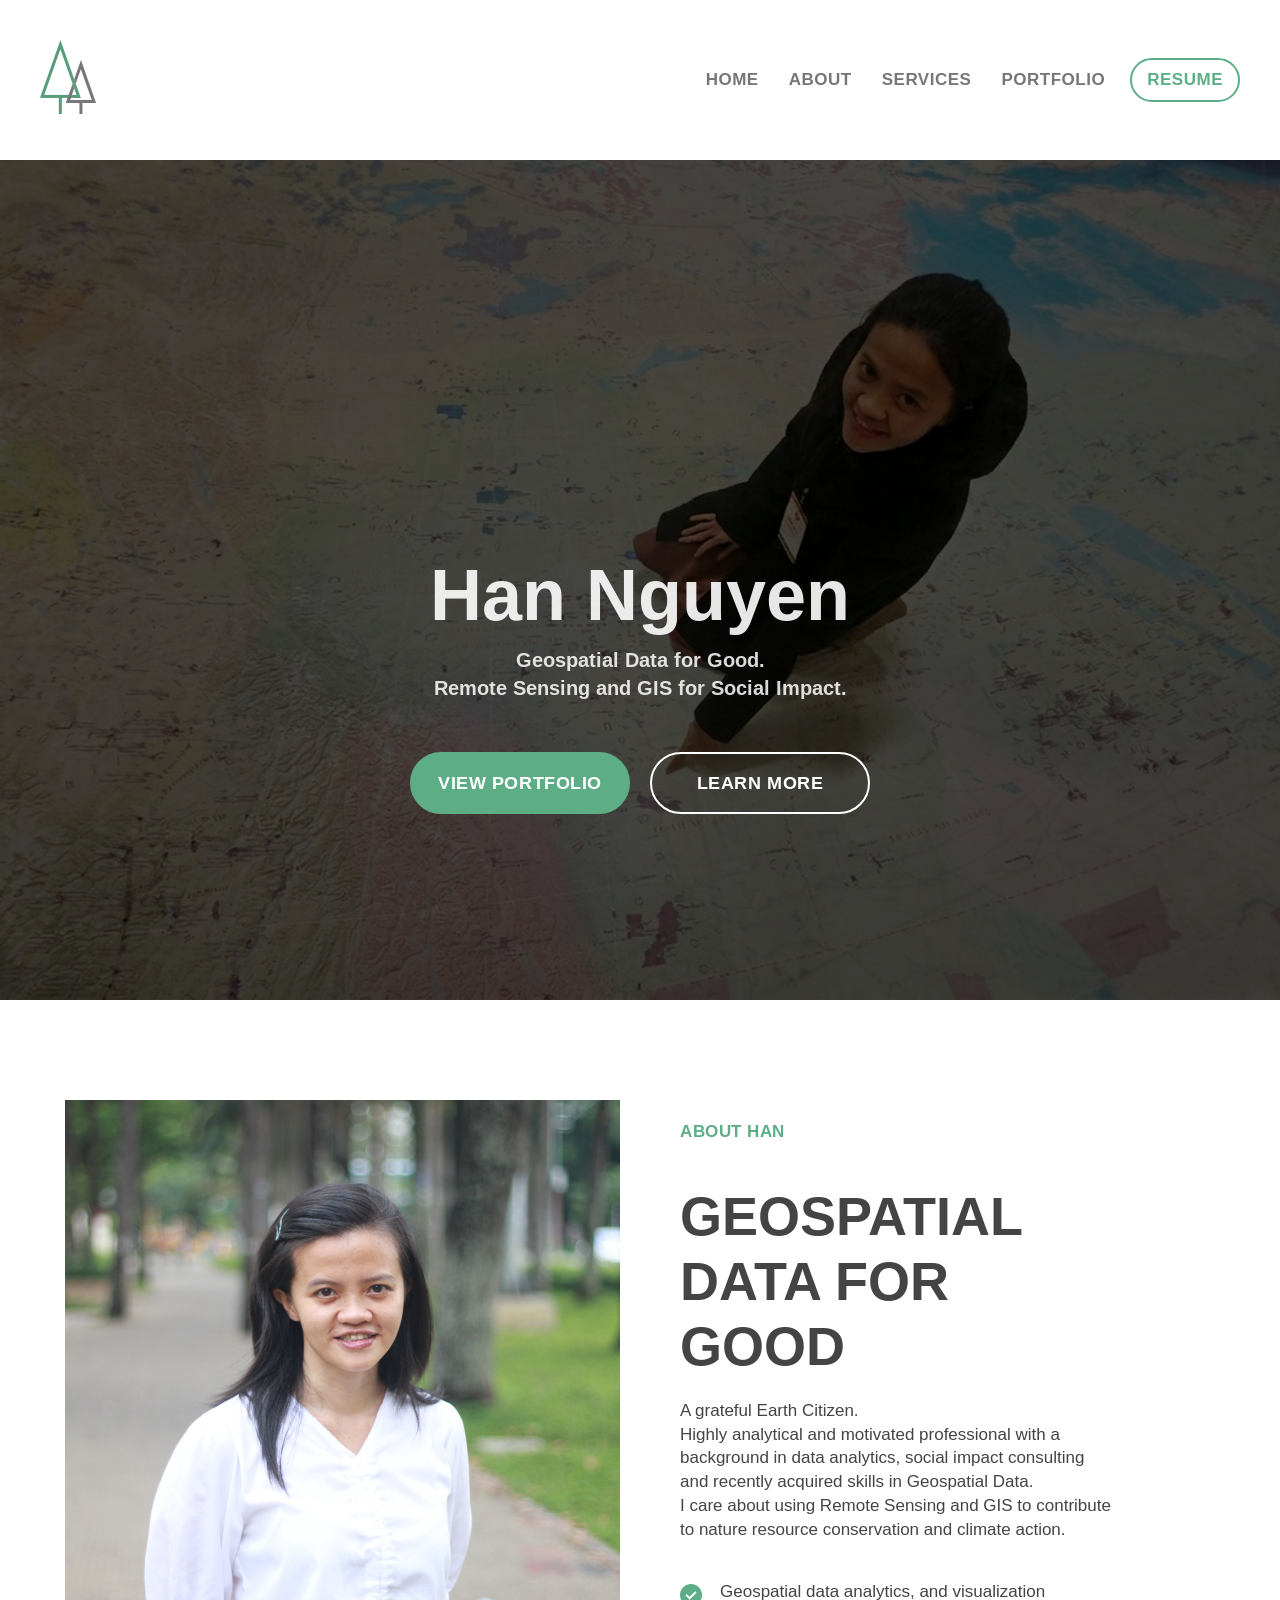
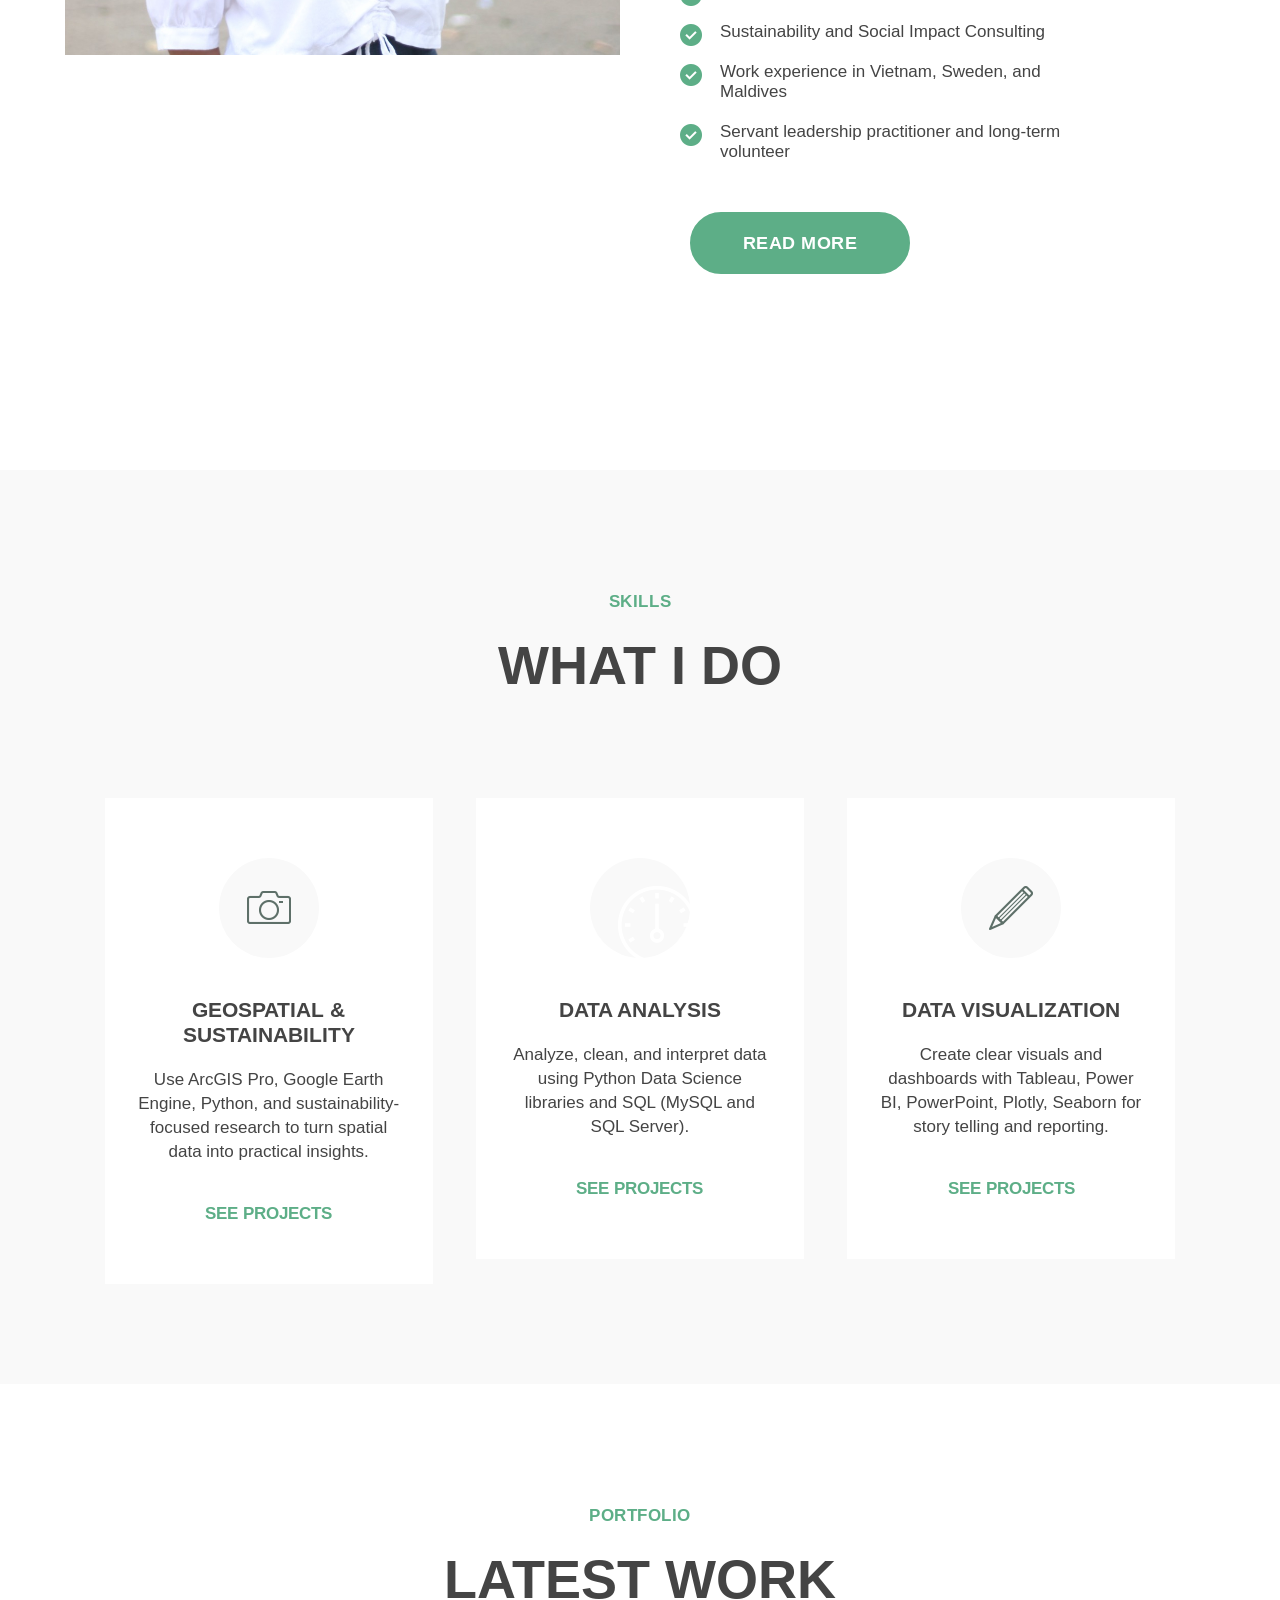
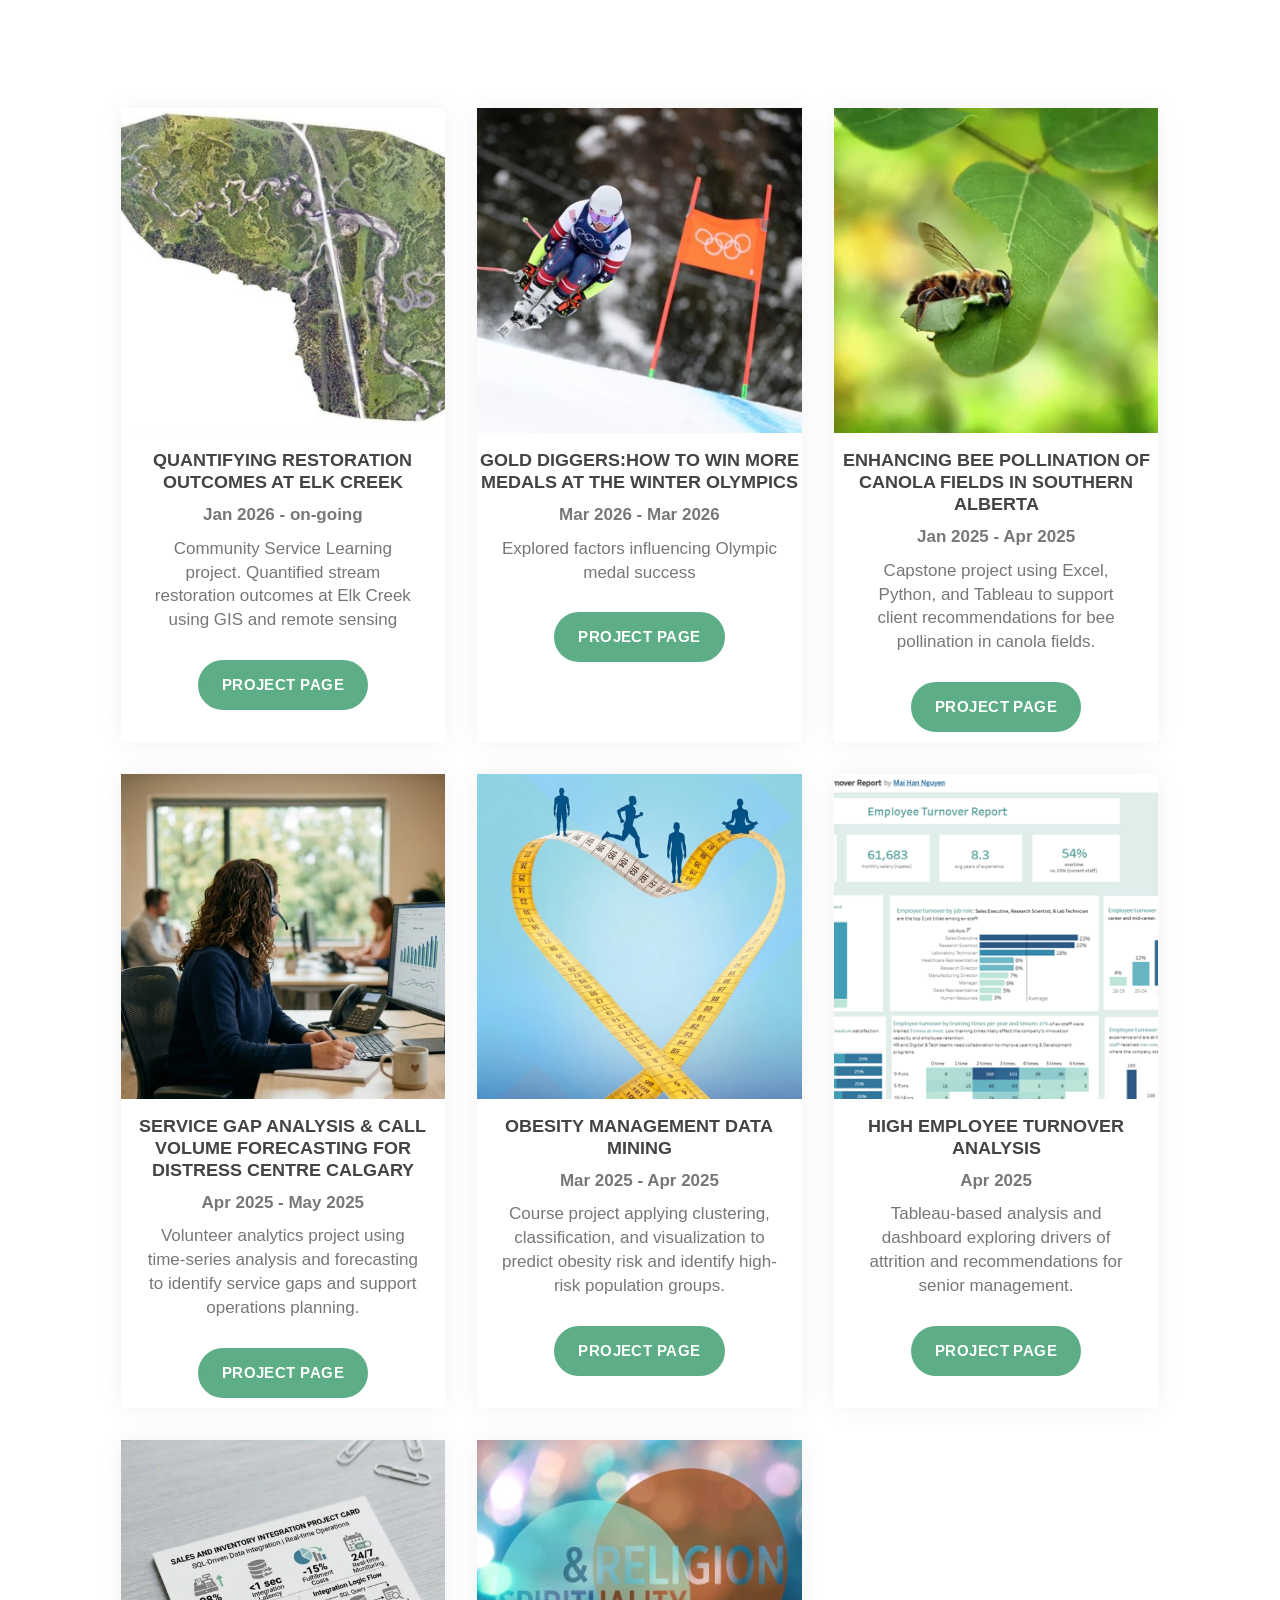
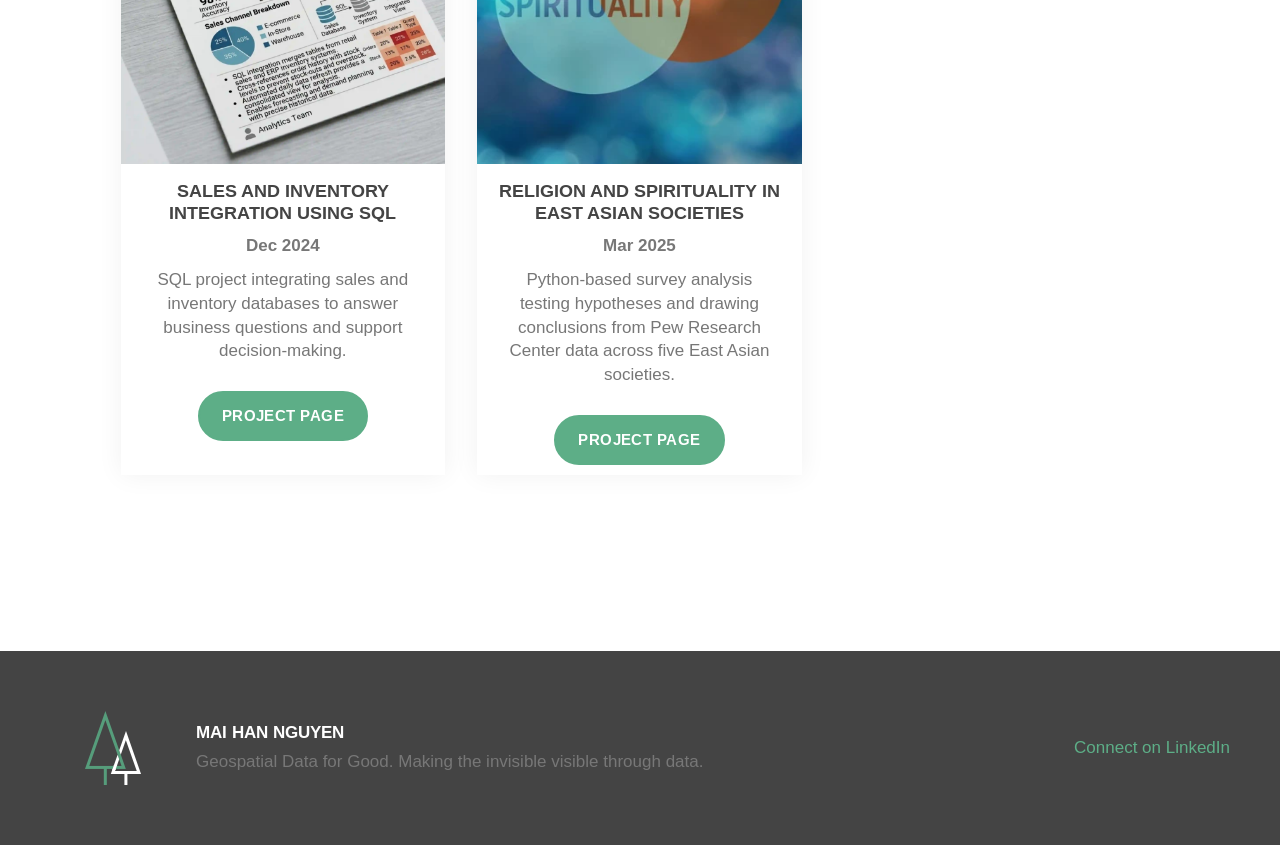
==== index.html @ d24851ac "Upload folders and files" ====
<!DOCTYPE html>
<html lang="en">
<head>
  <meta charset="UTF-8" />
  <meta name="viewport" content="width=device-width, initial-scale=1.0" />
  <title>Mai Han Nguyen | Data Portfolio</title>
  <meta name="description" content="One-page data portfolio website." />
  <link rel="preconnect" href="https://fonts.googleapis.com">
  <link rel="preconnect" href="https://fonts.gstatic.com" crossorigin>
  <link href="https://fonts.googleapis.com/css2?family=Arimo:wght@400;700&display=swap" rel="stylesheet">
  <link rel="stylesheet" href="css/normalize.css" />
  <link rel="stylesheet" href="css/featherlight.min.css" />
  <link rel="stylesheet" href="css/style.css" />
  <style>
    .portfolio-card-title {
      margin-top: 16px;
      font-size: 18px;
      color: #444;
    }
    .portfolio-card-title a {
      color: inherit;
    }
    .portfolio-card-text {
      width: 85%;
      margin: 10px auto 0;
      color: #777;
    }
    .portfolio-card-actions {
      width: 85%;
      margin: 18px auto 0;
    }
    .portfolio-card-actions a {
      width: auto;
      min-width: 150px;
      padding: 14px 22px;
      font-size: 15px;
    }
    .footer-note {
      color: #777;
    }
    .about-actions {
      margin-top: 30px;
    }
    .about-actions a {
      display: inline-block;
      margin-right: 12px;
      margin-bottom: 12px;
    }
    html {
      scroll-behavior: smooth;
    }
  </style>
</head>
<body>
  <header id="top">
    <h1 class="logo"><a href="index.html#banner">Mai Han Nguyen</a></h1>
    <nav>
      <ul id="nav-list"></ul>
    </nav>
    <div class="clear"></div>
  </header>

  <section id="banner">
    <div class="wrapper">
      <h2 id="hero-title"></h2>
      <p class="subtitle" id="hero-subtitle"></p>
      <div class="buttons" id="hero-buttons"></div>
    </div>
  </section>

  <main>
    <section class="text-section" id="about">
      <div class="wrapper">
        <div class="image align-left">
          <img id="about-image" src="images/project-1.jpg" alt="About image" />
        </div>
        <div class="text align-left" id="about-content"></div>
        <div class="clear"></div>
      </div>
    </section>

    <section class="services-section" id="services">
      <div class="wrapper">
        <p class="subtitle" id="services-subtitle"></p>
        <h3 id="services-title"></h3>
        <ul class="services-list" id="services-list"></ul>
        <div class="clear"></div>
      </div>
    </section>

    <section class="portfolio-section" id="portfolio">
      <div class="wrapper">
        <p class="subtitle" id="portfolio-subtitle"></p>
        <h3 id="portfolio-title"></h3>
        <ul class="portfolio-list" id="portfolio-list"></ul>
        <div class="clear"></div>
      </div>
    </section>
  </main>

  <footer>
    <div class="wrapper">
      <a class="logo" href="index.html#banner">Mai Han Nguyen</a>
      <div class="footer-left">
        <p class="copyright" id="footer-name"></p>
        <p class="footer-note" id="footer-tagline"></p>
      </div>
      <div class="footer-right" id="footer-links"></div>
      <div class="clear"></div>
    </div>
  </footer>

  <script src="js/data.js"></script>
  <script src="js/main.js"></script>
</body>
</html>
---- css/featherlight.min.css ----
/**
 * Featherlight - ultra slim jQuery lightbox
 * Version 1.5.0 - http://noelboss.github.io/featherlight/
 *
 * Copyright 2016, Noël Raoul Bossart (http://www.noelboss.com)
 * MIT Licensed.
**/
@media all{.featherlight{display:none;position:fixed;top:0;right:0;bottom:0;left:0;z-index:2147483647;text-align:center;white-space:nowrap;cursor:pointer;background:#333;background:rgba(0,0,0,0)}.featherlight:last-of-type{background:rgba(0,0,0,.8)}.featherlight:before{content:'';display:inline-block;height:100%;vertical-align:middle;margin-right:-.25em}.featherlight .featherlight-content{position:relative;text-align:left;vertical-align:middle;display:inline-block;overflow:auto;padding:25px 25px 0;border-bottom:25px solid transparent;margin-left:5%;margin-right:5%;max-height:95%;background:#fff;cursor:auto;white-space:normal}.featherlight .featherlight-inner{display:block}.featherlight .featherlight-close-icon{position:absolute;z-index:9999;top:0;right:0;line-height:25px;width:25px;cursor:pointer;text-align:center;font-family:Arial,sans-serif;background:#fff;background:rgba(255,255,255,.3);color:#000}.featherlight .featherlight-image{width:100%}.featherlight-iframe .featherlight-content{border-bottom:0;padding:0}.featherlight iframe{border:0}.featherlight *{-webkit-box-sizing:border-box;-moz-box-sizing:border-box;box-sizing:border-box}}@media only screen and (max-width:1024px){.featherlight .featherlight-content{margin-left:10px;margin-right:10px;max-height:98%;padding:10px 10px 0;border-bottom:10px solid transparent}}
---- css/style.css ----
/*Basics*/

* {
	-webkit-box-sizing: border-box;
	-moz-box-sizing: border-box;
	box-sizing: border-box; 
}

html, html a {
	-webkit-font-smoothing: antialiased;
	-moz-osx-font-smoothing: grayscale;
	text-shadow: 1px 1px 1px rgba(0, 0, 0, 0.004); }

html, body {
	min-height: 100%; 
}

body {
	font-size: 17px;
	color: #444;
	font-family: "Helvetica Neue", Helvetica, Arial, sans-serif;
	background: #fff; 
}

h1, h2, h3, h4, h5, h6 {
	font-family: 'Arimo', sans-serif;
	text-transform: uppercase;
	font-weight: 700;
	color: #444;
	margin: 0;
	padding: 0; 
}

h2 { font-size: 60px;}
h3 { font-size: 54px;}
h4 { font-size: 32px;}
h5 { font-size: 21px;}
h6 { font-size: 18px;}

p {
	line-height: 1.4;
	margin: 20px 0;
}

p.subtitle {
	font-family: 'Arimo', sans-serif;
	text-transform: uppercase;
	font-weight: 700;
	letter-spacing: 0.03em;
	color: #777;
	text-align: center;
}

img, embed, object, video {
	max-width: 100%; }


ul, li {
	list-style: none;
	margin: 0;
	padding: 0; 
}

a {
	text-decoration: none; 
	color: #5dae87;
}

a:hover {
	text-decoration: none; 
	color: #42966e;
}

::selection {
	background: #444;
	color: #fff;
}

.clear {
	clear: both;
}
	
.wrapper {
	max-width: 1190px;
	margin: 0 auto;
	position: relative; 
}

input[type=text] {
	border: 2px solid #444;
	background: #fff;
	font-size: 17px;
	color: #444;
	padding: 16px;
	border-radius: 999px;
	width: 280px;
	font-family: 'Arimo', sans-serif;
	font-weight: 700;
	text-transform: uppercase;
}

.buttons {
	width: auto;
	margin: 0 auto;
	text-align: center;
}

a.button-1, a.button-2, button {
	color: #fff;
	background: #5dae87;
	border: 2px solid #5dae87;
	border-radius: 999px;
	margin-top: -2px;
	margin-left: 10px;
	font-family: 'Arimo', sans-serif;
	text-transform: uppercase;
	font-weight: 700;
	font-size: 18px;
	letter-spacing: 0.03em;
	display: inline-block;
	width: 220px;
	margin: 10px;
	text-align: center;
	padding: 18px 0;
}

a.button-1:hover {
	border-color: #42966e;
	background: #42966e;
}

a.button-2 {
	border-color: #444;
	background: none;
	color: #444;
}

a.button-2:hover {
	background: #444;
	color: #fff;
}

@media only screen and (max-width: 640px) {
	a.button-1, a.button-2 {
		font-size: 16px;
		margin: 5px;
	}
}

/*Header*/

header#top {
	background: #fff;
	height: 160px;
}

h1.logo a {
	display: inline-block;
	float: left;
	color: #444;
	line-height: 2.25;
	text-indent: -4999px;
	background: url(../images/logo.png) no-repeat;
	margin: 40px 0 0 40px;
	width: 56px;
	height: 74px;
}

header#top nav {
	display: inline-block;
	float: right;
	width: auto;
	margin-top: 60px;
	margin-right: 40px;
}

header#top nav ul li {
	display: inline-block;
	float: left;
}

header#top nav ul li a {
	display: inline-block;
	background: none;
	padding:  10px 15px;
	color: #777;
	font-weight: 700;
	text-transform: uppercase;
	letter-spacing: 0.03em;
}

header#top nav ul li a:hover {
	color: #444;
}

header#top nav ul li a.nav-cta {
	color: #5dae87;
	border: 2px solid #5dae87;
	border-radius: 999px;
	margin-top: -2px;
	margin-left: 10px;
}


@media only screen and (max-width: 1024px) {
	header#top {
		height: auto;
		padding-top: 20px;
		padding-bottom: 20px;
	}
	h1.logo {
	}
	header#top nav {
		float: none;
		text-align: center;
		width: 100%;
		margin: 20px auto 0 auto;
	}
	header#top nav ul li {
		float: none;
		font-size: 15px;
	}
	h1.logo a {
		display: block;
		float: none;
		margin: 0 auto;
		text-align: center;
	}
}

/*Banner*/

#banner {
	height: 840px;
	background: #f1f6f4 url(../images/header-image.jpg) no-repeat center;
	position: relative;
	padding: 1px 0 0 0;
}

#banner h2 {
	margin: 220px auto 0;
	padding: 0 5%;
	opacity: 0.9;
	color: #333;
	font-size: 108px;
	text-align: center;
	text-transform: uppercase;
	font-weight: 700;
	letter-spacing: 0.03em;
}

#banner p.subtitle {
	font-size: 20px;
	margin: 10px 0 50px 0;
}

@media only screen and (max-width: 1024px) {
	#banner h2 {
		font-size: 400%;
		margin-top: 100px;
		padding: 0;
		width: 100%;
	}
}

@media only screen and (max-width: 480px) {
	#banner h2 {
		font-size: 64px;
		margin-top: 64px;
	}
	#banner p.subtitle {
	 font-size: 16px;
	}
}

@media only screen and (max-width: 1024px) {
	#banner {
		height: 420px;
	}
}

@media only screen and (max-width: 480px) {
	#banner {
		height: 400px;
	}
}

/*Video Section*/

.video-section {
	text-align: center;
	padding: 100px 0;
	background: #fff;
}

.video-section p.subtitle {
	color: #5dae87;
	font-size: 17px;
}

.video-section video {
	margin-top: 80px;
}

.video-section .button-1, .video-section .button-2 {
	display: block;
	margin: 60px auto 0 auto;
}

/*Services Section*/

.services-section {
	text-align: center;
	padding: 100px 0;
	background: #f9f9f9;
}

.services-section p.subtitle {
	color: #5dae87;
	font-size: 17px;
}

ul.services-list {
	width: 90%;
	margin: 100px auto 60px;
}

ul.services-list li {
	display: inline-block;
	float: left;
	width: 30.66%;
	background: #fff;
	padding: 60px 0;
	margin: 0 2%;
}

ul.services-list li:hover {
	box-shadow: 0px 0px 40px rgba(0,0,0,.1);
}

ul.services-list li .image-container {
	width: 100px;
	height: 100px;
	margin: 0 auto 40px auto;
	background: #f9f9f9;
	border-radius: 999px;
	position: relative;
}

ul.services-list li .image-container img {
	position: absolute;
	top: 28px;
	left: 28px;
}

ul.services-list li p {
	width: 80%;
	margin: 20px auto 40px auto;
}

ul.services-list li a {
	font-family: 'Arimo', sans-serif;
	text-transform: uppercase;
	font-weight: 700;
	color: #5dae87;
}

ul.services-list li a:hover {
	color: #42966e;
}

ul.services-list li:first-of-type {
	margin-left: 0;
}

ul.services-list li:last-of-type {
	margin-right: 0;
}

@media only screen and (max-width: 960px) {
	ul.services-list li {
		display: block;
		width: 100%;
		margin: 20px 0!important;
	}
}


/*Text Section*/

.text-section {
	text-align: left;
	padding: 100px 0;
	background: #fff;
}

.text-section p.subtitle {
	text-align: left;
	color: #5dae87;
	font-size: 17px;
	margin-bottom: 40px;
}

.text-section .image {
	text-align: center;
}

.text-section .image.align-left {
	float: left;
	width: 50%;
	padding: 0 20px;
}

.text-section .text.align-left {
	float: left;
	width: 50%;
	padding: 0 10% 0 40px;
}

.text-section .image.align-right {
	float: right;
	width: 50%;
	padding: 0 20px;
}

.text-section .text.align-right{
	float: right;
	width: 50%;
	padding: 0 40px 0 10%;
}

.text-section .image.align-center {
	
}

.text-section .text.align-center {
	text-align: center;
	width: 80%;
	margin: 0 auto;
}

.text-section .text.align-center p.subtitle {
	text-align: center;
}

.text-section ul.list-checkmarks {
	margin-top: 40px;
}

ul.list-checkmarks li {
	text-align: left;
	list-style-image: none;
	background: url(../images/checkmark.png) top left no-repeat;
	background-position: 0 2px;
	margin: 10px 0;
	padding: 0 10px 10px 40px;
}

@media only screen and (max-width: 720px) {
	.text-section .text {
		float: none!important;
		text-align: center;
	}
	.text-section .text.align-right, 
	.text-section .text.align-left,
	.text-section .image.align-right,
	.text-section .image.align-left {
		width: 100%;
	}
	.text-section .image {
		float: none!important;
		width: 80%!important;
		padding: 0 20px;
		margin: 0 auto 60px auto;
	}
	.text-section .text p.subtitle {
		text-align: center;
	}
}

/*Features Section*/

.features-section {
	background: #5dae87;
	padding: 100px 0;
	color: #fff;
}

.features-section h5 {
	color: #fff;
}

.features-section p {
	color: #bfeed7;
}

.features-section ul.feature-squares {
	width: 90%;
	margin: 0 auto;
}

.features-section ul.feature-squares li {
	width: 50%;
	padding: 3%;
	float: left;
}

.features-section ul.feature-squares li .image {
	float: left;
	width: 20%;
	margin-right: 5%;
	margin-top: 20px;
	text-align: center;
}

.features-section ul.feature-squares li .text {
	float: left;
	width: 75%;
}

@media only screen and (max-width: 960px) {
	.features-section ul.feature-squares li {
		display: block;
		width: 100%;
		margin: 20px 0!important;
	}
}


/*Team Section*/

.team-section {
	text-align: center;
	padding: 100px 0;
	background: #f9f9f9;
}

.team-section p.subtitle {
	color: #5dae87;
	font-size: 17px;
}

ul.team-list {
	width: 90%;
	margin: 200px auto 60px;
}

ul.team-list li {
	display: inline-block;
	float: left;
	width: 30.66%;
	background: #fff;
	padding: 60px 0;
	margin: 0 2%;
}

ul.team-list li:hover {
	box-shadow: 0px 0px 40px rgba(0,0,0,.1);
}

ul.team-list li .image-container {
	width: 100%;
	margin: -170px auto 40px auto;
}

ul.team-list li .image-container img {
	width: 220px;
	height: 220px;
	background: #222;
	border-radius: 999px;
}

ul.team-list li p {
	width: 80%;
	margin: 20px auto 40px auto;
}

ul.social-links {
	width: 164px;
	margin: 0 auto;
	text-align: center;
}

ul.social-links li {
	float: left;
	display: inline-block;
	margin: 0 5px;
	padding: 0;
	width: 48px;
	height: 48px;
}

ul.social-links li a {
	background: #e4e4e4 center no-repeat;
	display: block;
	width: 48px;
	height: 48px;
	text-indent: -4999px;
	border-radius: 999px;
}

ul.social-links li a:hover {
	background-color: #5dae87;
}

ul.social-links li a.facebook {
	background-image: url(../images/social-facebook.png);
}
ul.social-links li a.twitter {
	background-image: url(../images/social-twitter.png);
}
ul.social-links li a.google {
	background-image: url(../images/social-google.png);
}

ul.social-links li:hover {
	box-shadow: none;
}

ul.team-list li a:hover {
	color: #42966e;
}

ul.team-list li:first-of-type {
	margin-left: 0;
}

ul.team-list li:last-of-type {
	margin-right: 0;
}

@media only screen and (max-width: 960px) {
	ul.team-list li {
		display: block;
		width: 100%;
		margin: 80px 0!important;
	}
	ul.team-list li:first-of-type {
		margin-top: 0!important;
	}
	ul.social-links li {
		float: left;
		display: inline-block;
		width: 48px;
		margin: 0 3px!important;
	}
}

/*Portfolio Section*/

.portfolio-section {
	text-align: center;
	padding: 100px 0;
	background: #fff;
}

.portfolio-section p.subtitle {
	color: #5dae87;
	font-size: 17px;
}

ul.portfolio-list {
	width: 90%;
	max-width: 1190px;
	margin: 80px auto 60px;
}

ul.portfolio-list li {
	display: inline-block;
	float: left;
	width: 30.3%;
	background: #fff;
	padding: 0;
	margin: 1.5%;
}

ul.portfolio-list li a:hover {
	opacity: .5;
}
@media only screen and (max-width: 960px) {
	ul.portfolio-list li {
		display: block;
		width: 47%;
		margin: 1.5%;
	}
}

@media only screen and (max-width: 720px) {
	ul.portfolio-list li {
		display: block;
		width: 100%;
		margin: 3% 0;
	}
}

/*Email List Section*/

.email-list-section {
	background: #5dae87;
	padding: 100px 0;
	color: #fff;
}
	
.email-list-section h3 {
	color: #fff;
	text-align: center;
}

.email-list-section p.subtitle {
	color: #bfeed7;
	font-size: 17px;
}

.email-list-section form {
	width: auto;
	text-align: center;
	margin: 40px auto 0 auto;
}

.email-list-section input[type=text] {
	background: #5dae87;
	color: #fff;
	color: rgba(255, 255, 255, .75);
	border: 2px solid #eee;
	margin: 10px 5px;
}

.email-list-section input[type=text]:focus {
	outline: none;
	color: #fff;
}

.email-list-section button {
	background: #fff;
	color: #5dae87;
	margin: 10px 5px;
}

/*Pricing Section*/

.pricing-section {
	text-align: center;
	padding: 100px 0;
	background: #f9f9f9;
}

.pricing-section p.subtitle {
	color: #5dae87;
	font-size: 17px;
}

ul.pricing-table {
	width: 90%;
	margin: 100px auto 60px;
}

ul.pricing-table li {
	display: inline-block;
	float: left;
	width: 30.66%;
	background: #fff;
	padding: 60px 0;
	margin: 0 2%;
}

ul.pricing-table li:hover {
	box-shadow: 0px 0px 40px rgba(0,0,0,.1);
}

.price-container {
	font-family: 'Arimo', sans-serif;
	text-transform: uppercase;
	font-weight: 700;
	position: relative;
	width: 200px;
	margin: 0 auto;
}

.price-container .currency-symbol {
	font-size: 21px;
	position: absolute;
	top: 15px;
	left: 40px;
}

.price-container .price {
	font-size: 86px;
}

.price-container .terms {
	font-size: 21px;
}

ul.pricing-table li p {
	width: 80%;
	margin: 20px auto 40px auto;
}

ul.pricing-table li a {
	font-family: 'Arimo', sans-serif;
	text-transform: uppercase;
	font-weight: 700;
	color: #5dae87;
}

ul.pricing-table li a:hover {
	color: #42966e;
}

ul.pricing-table li:first-of-type {
	margin-left: 0;
}

ul.pricing-table li:last-of-type {
	margin-right: 0;
}

ul.pricing-table ul.features {
	margin: 30px 0 30px 0;
}

ul.pricing-table .button-1 {
	color: #fff;
	border-color: #5dae87;
}

ul.pricing-table .button-2 {
	color: #777;
	border-color: #777;
}

ul.pricing-table .button-1:hover {
	color: #fff;
	background-color: #42966e;
	border-color: #42966e;
}

ul.pricing-table .button-2:hover {
	background-color: #777;
	color: #fff;
}

ul.pricing-table ul.features li {
	display: block;
	width: 100%;
	margin: 0px 0;
	padding: 10px;
	font-family: 'Arimo', sans-serif;
	text-transform: uppercase;
	font-weight: 700;
	color: #bbb;
}

ul.pricing-table ul.features li:hover {
	box-shadow: none;
}

@media only screen and (max-width: 960px) {
	ul.pricing-table li {
		display: block;
		width: 100%;
		margin: 20px 0!important;
	}
}

/*Footer*/

footer {
	background: #444;
	margin-top: 0px;
	color: #fff;
	text-align: center;
	padding: 60px 0;
}

footer a.logo {
	display: block;
	float: left;
	color: #fff;
	text-indent: -4999px;
	background: url(../images/logo-footer.png) no-repeat;
	margin: 0 0 0 40px;
	padding: 0 0 40px 0;
	width: 56px;
	height: 74px;
}

footer .footer-left {
	float: left;
	text-align: left;
	margin-top: 5px;
	margin-left: 50px;
}

footer .footer-right {
	float: right;
	margin-top: 20px;
	text-align: right;
}

footer p {
	font-size: 17px;
	margin: 5px;
}

footer p.copyright {
	font-family: 'Arimo', sans-serif;
	text-transform: uppercase;
	font-weight: 700;
}

footer .footer-links {
	color: #777;
}

footer .footer-links a {
	color: #777;
	margin: 0 20px;
}

footer .footer-links a:hover {
	color: #5dae87;
}

footer .footer-links a:first-of-type {
	margin: 0 20px 0 0;
}

footer .footer-right a.social {
	display: inline-block;
	width: 44px;
	height: 44px;
	background: no-repeat center;
	text-indent: -4999px;
	overflow: hidden;
	text-align: left;
	background-color: #363636;
	border-radius: 999px;
	margin-left: 10px;
}

footer .footer-right a.social:hover {
	background-color: #5dae87;
}

footer a.social.facebook {
	background-image: url(../images/social-facebook.png);
}
footer a.social.twitter {
	background-image: url(../images/social-twitter.png);
}
footer a.social.google {
	background-image: url(../images/social-google.png);
}

@media only screen and (max-width: 960px) {
	footer {
		padding: 30px 0;
	}
	footer .footer-left, footer .footer-right, footer a.logo {
		float: none;
		text-align: center;
		margin: 0 auto;
	}
	footer .footer-left {
		margin-bottom: 20px;
	}
	footer a.logo {
		 margin: 10px auto 40px auto;
	}
	footer .footer-links a {
		margin: 0 5px!important;
		font-size: 14px;
	}
}

/* Fix hero text casing */
#banner h2 {
  text-transform: none;
}

#banner p.subtitle {
  text-transform: none;
}

.portfolio-card-content h5 {
  margin-bottom: 12px;
}

.portfolio-card-content p {
  margin: 12px 0;
}

.portfolio-card-content .button-1 {
  width: auto;
  min-width: 180px;
  padding: 14px 24px;
}

.portfolio-card-content {
	padding: 24px 20px 30px;
	text-align: left;
	border-top: 0;
}

.portfolio-card-content .subtitle {
	text-align: left;
	margin-bottom: 14px;
	font-size: 14px;
}

.portfolio-card-content h5 {
	margin-bottom: 12px;
}

.portfolio-card-content p {
	margin: 12px 0;
}

.portfolio-card-content .button-1 {
	width: auto;
	min-width: 180px;
	padding: 14px 24px;
	margin: 10px 0 0 0;
}

ul.portfolio-list li {
	vertical-align: top;
	box-shadow: 0px 0px 25px rgba(0,0,0,.06);
}

ul.portfolio-list li:hover {
	box-shadow: 0px 0px 40px rgba(0,0,0,.1);
}

ul.portfolio-list li a img {
	display: block;
	width: 100%;
}

ul.portfolio-list {
	display: flex;
	flex-wrap: wrap;
	align-items: stretch;
	width: 90%;
	max-width: 1190px;
	margin: 80px auto 60px;
}

ul.portfolio-list li {
	display: flex;
	flex-direction: column;
	float: none;
	width: 30.3%;
	margin: 1.5%;
	background: #fff;
	box-shadow: 0px 0px 25px rgba(0,0,0,.06);
	vertical-align: top;
}

ul.portfolio-list li a img {
	display: block;
	width: 100%;
	height: auto;
}

.portfolio-card-content {
	display: flex;
	flex-direction: column;
	flex: 1;
	padding: 22px 20px 28px;
	text-align: center;
}

.portfolio-card-content .subtitle {
	text-align: center;
	font-size: 13px;
	margin: 6px 0 10px;
}

.portfolio-card-content h5 {
	margin-bottom: 10px;
	font-size: 18px;
	min-height: 54px;
}

.portfolio-card-content p {
	margin: 8px 0;
	font-size: 14px;
	line-height: 1.5;
}

.portfolio-card-content .button-1,
.portfolio-card-content .button-2 {
	width: auto;
	min-width: 160px;
	padding: 12px 20px;
	margin: 16px auto 0;
}

.portfolio-card-content .buttons,
.portfolio-card-content .button-wrap {
	margin-top: auto;
	text-align: center;
}

@media only screen and (max-width: 960px) {
	ul.portfolio-list li {
		width: 47%;
		margin: 1.5%;
	}
}

@media only screen and (max-width: 720px) {
	ul.portfolio-list {
		display: block;
	}
	ul.portfolio-list li {
		width: 100%;
		margin: 3% 0;
	}
}

.resume-item {
	max-width: 850px;
	margin: 0 auto 50px;
	text-align: left;
}

.resume-item h4 {
	margin-bottom: 10px;
}

.resume-item p.subtitle {
	text-align: left;
	margin-bottom: 10px;
}

.resume-light-section {
	background: #fff;
	padding: 40px;
	margin-top: 40px;
	color: #444;
}

.resume-light-section .resume-item:last-child {
	margin-bottom: 0;
}

.resume-light-section .resume-item p,
.resume-light-section .resume-item h4,
.resume-light-section .resume-item .subtitle {
	color: #444;
}

@media only screen and (max-width: 720px) {
	.resume-item,
	.resume-light-section {
		padding-left: 10px;
		padding-right: 10px;
	}
}

/* ===== RESUME PAGE ===== */

#resume-page {
	padding-bottom: 60px;
}

/* section spacing */
#resume-page .text-section {
	padding: 80px 0;
}

/* section titles */
#resume-page h4 {
	margin-bottom: 20px;
	text-align: center;
}

#resume-page p.subtitle {
	text-align: center;
	margin-bottom: 10px;
}

/* ===== TIMELINE STYLE ===== */

.resume-item {
	position: relative;
	max-width: 800px;
	margin: 0 auto 50px;
	padding-left: 30px;
	border-left: 2px solid #5dae87;
}

.resume-item::before {
	content: "";
	position: absolute;
	left: -7px;
	top: 5px;
	width: 12px;
	height: 12px;
	background: #5dae87;
	border-radius: 50%;
}

/* role/title */
.resume-item h4 {
	margin-bottom: 6px;
	font-size: 20px;
	text-align: left;
}

/* company line */
.resume-item p strong {
	color: #444;
}

/* period */
.resume-item p.subtitle {
	text-align: left;
	color: #5dae87;
	font-size: 13px;
	margin-bottom: 6px;
}

/* description */
.resume-item p {
	margin: 8px 0;
	line-height: 1.5;
}

/* list bullets */
.resume-item ul {
	margin-top: 10px;
}

.resume-item ul li {
	margin: 6px 0;
	padding-left: 0;
	background: none;
}

/* ===== LIGHT SECTION (education contrast) ===== */

.resume-light-section {
	background: #f9f9f9;
	padding: 50px 30px;
	margin-top: 40px;
	border-radius: 6px;
}

.resume-light-section .resume-item {
	border-left: 2px solid #ddd;
}

.resume-light-section .resume-item::before {
	background: #ddd;
}

/* ===== ACCOMPLISHMENTS CARDS ===== */

#resume-page .text-section:nth-of-type(2) .resume-item {
	border-left: none;
	padding-left: 0;
	text-align: center;
}

#resume-page .text-section:nth-of-type(2) .resume-item::before {
	display: none;
}

#resume-page .text-section:nth-of-type(2) .resume-item {
	background: #fff;
	padding: 25px;
	border-radius: 6px;
	box-shadow: 0px 0px 25px rgba(0,0,0,.06);
	margin-bottom: 30px;
}

/* ===== RESPONSIVE ===== */

@media only screen and (max-width: 720px) {
	.resume-item {
		padding-left: 20px;
	}

	.resume-light-section {
		padding: 30px 15px;
	}
}

/* ===== RESUME PAGE OVERRIDE ===== */

body.resume-page {
	background: #f3f2ef;
}

body.resume-page #banner {
	height: 320px;
}

body.resume-page #banner h2 {
	margin-top: 110px;
	font-size: 72px;
}

body.resume-page #resume-page {
	padding: 40px 0 80px;
	background: #f3f2ef;
}

body.resume-page #resume-page .wrapper {
	max-width: 980px;
}

body.resume-page .text-section,
body.resume-page .features-section {
	background: transparent;
	padding: 0 0 24px;
}

body.resume-page .resume-intro-card,
body.resume-page .resume-section-card {
	background: #fff;
	border: 1px solid #e0e0e0;
	border-radius: 12px;
	box-shadow: 0 1px 2px rgba(0,0,0,.06);
}

body.resume-page .resume-intro-card {
	padding: 40px 36px;
	text-align: center;
}

body.resume-page .resume-intro-card h3 {
	margin-bottom: 16px;
}

body.resume-page .resume-intro-card p.subtitle {
	text-align: center;
	color: #5dae87;
	margin-bottom: 10px;
}

body.resume-page .resume-section-card {
	padding: 30px 32px 8px;
}

body.resume-page .resume-section-card h4 {
	text-align: left;
	margin-bottom: 8px;
	font-size: 28px;
	text-transform: none;
}

body.resume-page .section-subtitle {
	font-family: 'Arimo', sans-serif;
	text-transform: uppercase;
	font-weight: 700;
	letter-spacing: 0.03em;
	color: #5dae87;
	font-size: 14px;
	margin-bottom: 18px;
}

body.resume-page .resume-item {
	padding: 0 0 22px;
	margin: 0 0 22px;
	border-bottom: 1px solid #ececec;
	text-align: left;
}

body.resume-page .resume-item:last-child {
	border-bottom: none;
	margin-bottom: 0;
}

body.resume-page .resume-role-line {
	font-size: 18px;
	font-weight: 700;
	color: #222;
	margin-bottom: 6px;
}

body.resume-page .resume-org-line {
	font-size: 16px;
	color: #555;
	margin-bottom: 6px;
}

body.resume-page .resume-meta {
	font-size: 14px;
	color: #777;
	margin-bottom: 14px;
	font-family: 'Arimo', sans-serif;
}

body.resume-page .resume-item p {
	margin: 8px 0;
	line-height: 1.55;
}

body.resume-page .resume-item ul {
	margin: 8px 0 0;
	padding: 0;
}

body.resume-page .resume-item ul li {
	list-style: none;
	background: none;
	padding: 0 0 0 18px;
	margin: 8px 0;
	position: relative;
	line-height: 1.55;
}

body.resume-page .resume-item ul li::before {
	content: "•";
	position: absolute;
	left: 0;
	top: 0;
	color: #666;
}

body.resume-page .resume-highlights-grid {
	display: grid;
	grid-template-columns: 1fr 1fr;
	gap: 18px;
	margin-bottom: 10px;
}

body.resume-page .resume-highlight-card {
	background: #fafafa;
	border: 1px solid #e8e8e8;
	border-radius: 10px;
	padding: 22px 20px;
	text-align: left;
}

body.resume-page .resume-highlight-card h5 {
	font-size: 18px;
	margin-bottom: 6px;
	text-transform: none;
}

body.resume-page .resume-intro-card .button-1 {
	width: auto;
	min-width: 180px;
	padding: 14px 24px;
	margin: 18px 8px 0;
}

@media only screen and (max-width: 720px) {
	body.resume-page #banner {
		height: 240px;
	}

	body.resume-page #banner h2 {
		margin-top: 80px;
		font-size: 48px;
	}

	body.resume-page .resume-intro-card,
	body.resume-page .resume-section-card {
		padding: 24px 18px 8px;
	}

	body.resume-page .resume-highlights-grid {
		grid-template-columns: 1fr;
	}
}

body.resume-page .resume-intro-card h3,
body.resume-page .resume-intro-card p:not(.subtitle) {
	display: none;
}

#banner {
    height: 840px;
    background: url(../images/header-image.jpg) no-repeat center/cover;
    position: relative;

    display: flex;
    align-items: center;
    justify-content: flex-start;
    padding: 0 8%;
}


/* content block */
#banner .banner-content {
    position: relative;
    z-index: 2;
    max-width: 620px;
}

/* NAME */
#banner h2 {
    font-size: 72px;
    line-height: 1.1;
    color: #fff;
    text-align: left;
    margin-bottom: 10px;
    letter-spacing: 0;
    text-transform: none; /* modern look */
}

/* SUBTITLE */
#banner p.subtitle {
    font-size: 20px;
    color: rgba(255,255,255,0.85);
    text-transform: none;
    letter-spacing: 0;
    margin-bottom: 40px;
}

/* BUTTONS */
#banner .buttons {
    text-align: left;
}

a.button-1 {
    background: #5dae87;
    border-color: #5dae87;
}

a.button-2 {
    border-color: #fff;
    color: #fff;
}

a.button-2:hover {
    background: #fff;
    color: #000;
}

#banner {
    position: relative;
    display: flex;
    align-items: center;
}

#banner::before {
    content: "";
    position: absolute;
    inset: 0;
    background: rgba(0, 0, 0, 0.35);  /* ← lighter */
}

#banner {
    position: relative;
}

/* override center layout */
#banner h2,
#banner p.subtitle,
#banner .buttons {
    text-align: center !important;
    margin-left: 0 !important;
    margin-right: 0 !important;
}

/* move entire block left */
#banner .banner-content {
    position: absolute;
    left: 6%;
    top: 50%;
    transform: translateY(-50%);
    max-width: 520px;
}

.linkedin-icon {
  width: 14px;
  height: 14px;
  vertical-align: middle;
  margin-right: 6px;
}
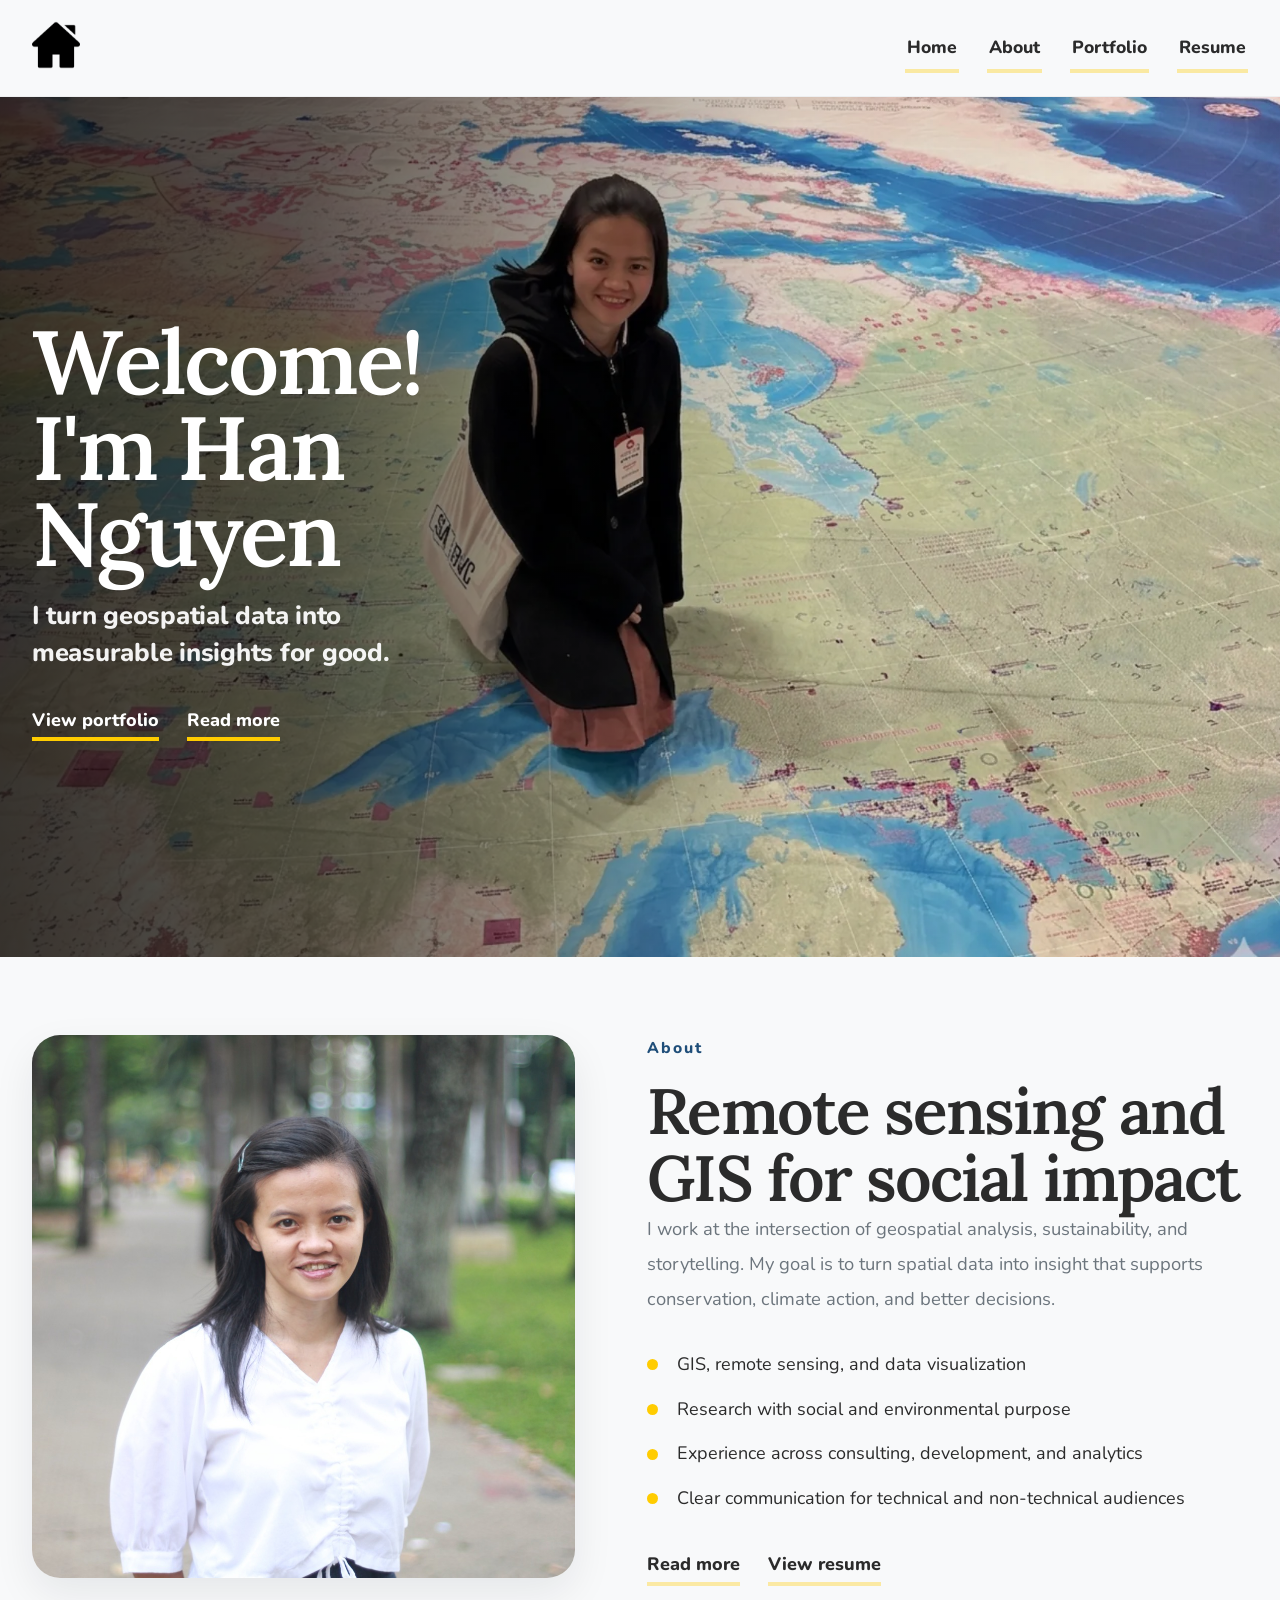
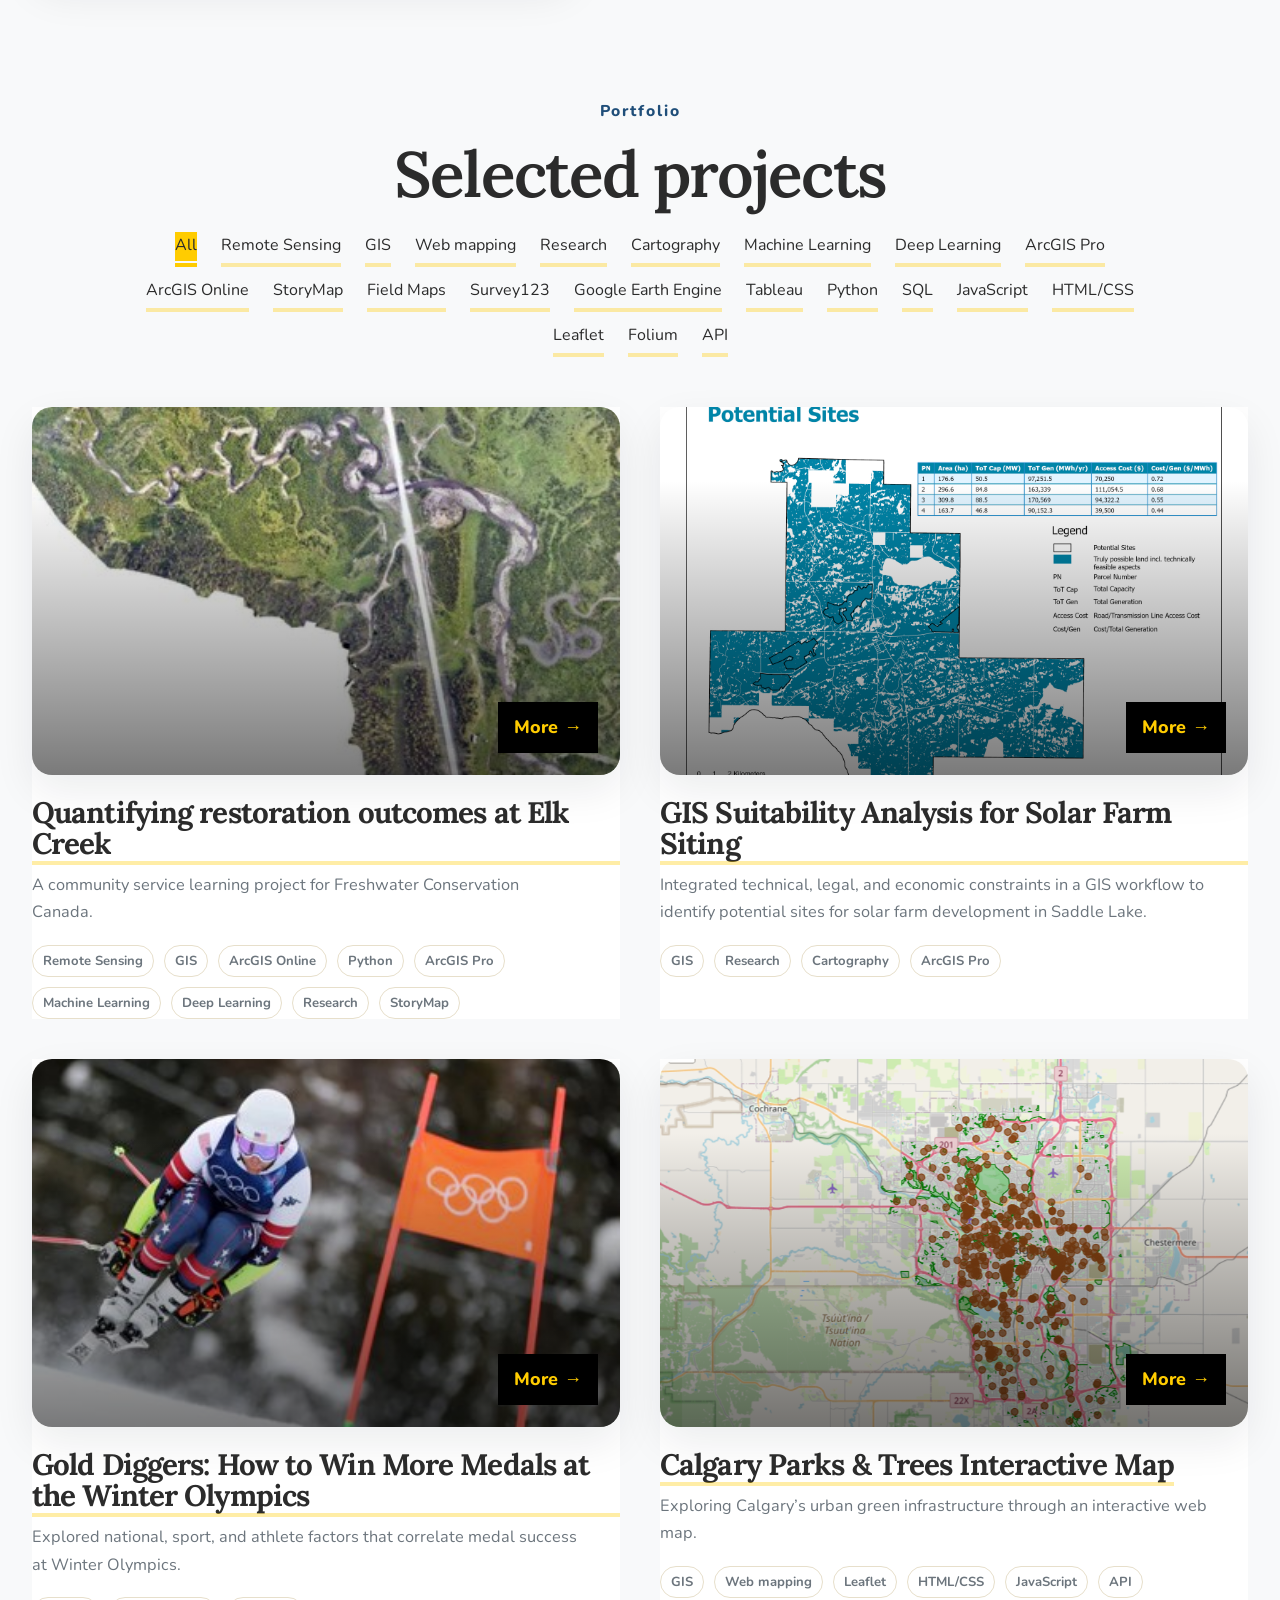
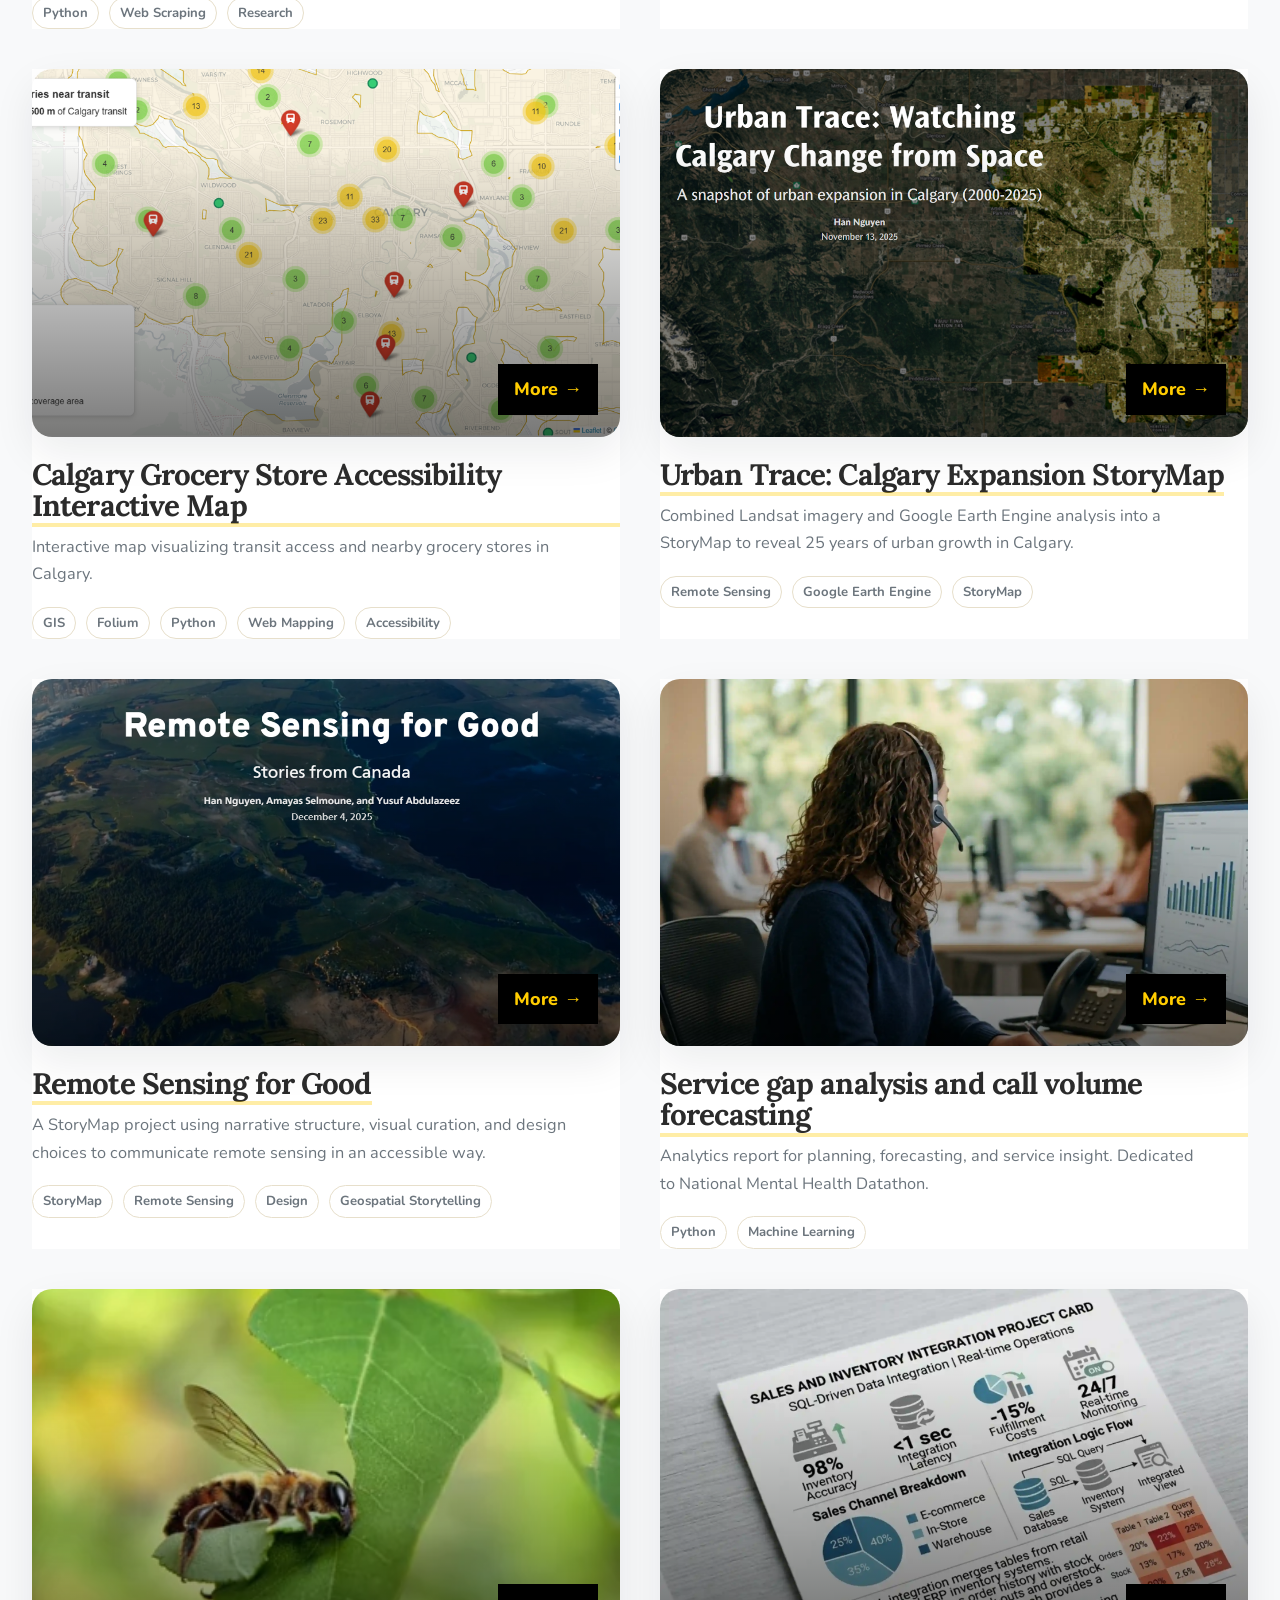
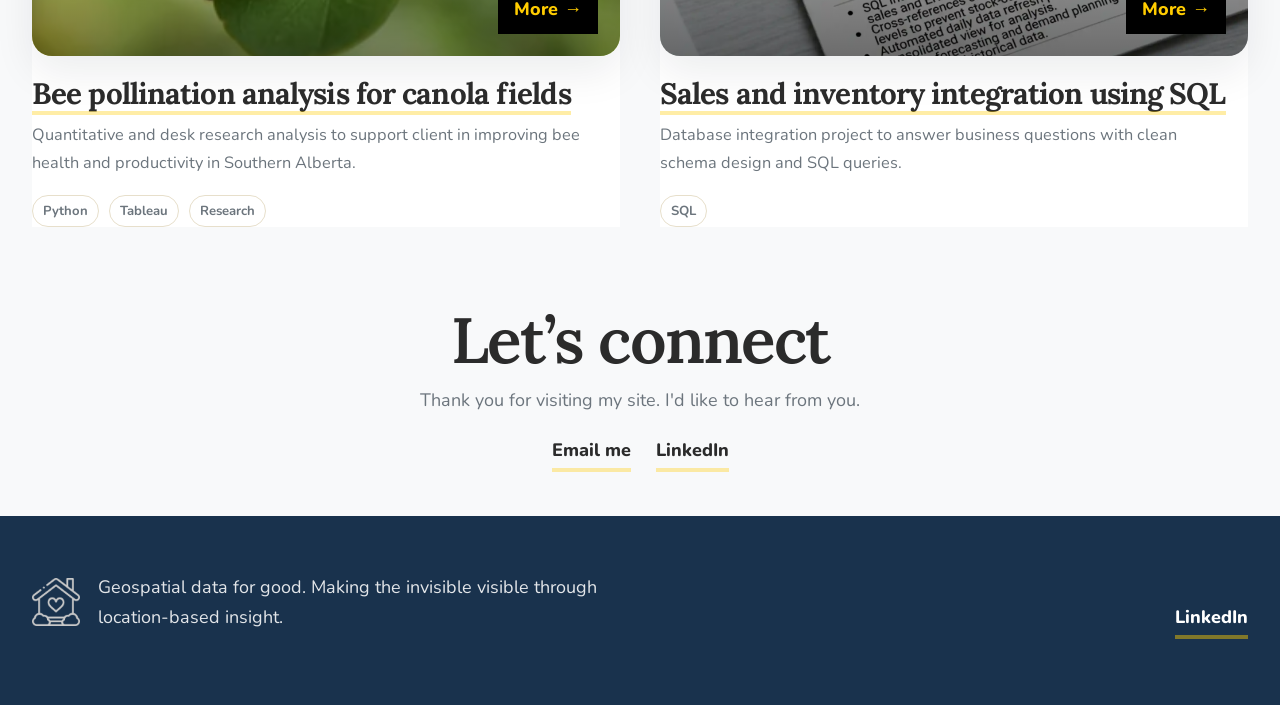
==== commit addc910d: "update portfolio" ====
--- a/index.html
+++ b/index.html
@@ -3,110 +3,85 @@
 <head>
   <meta charset="UTF-8" />
   <meta name="viewport" content="width=device-width, initial-scale=1.0" />
-  <title>Mai Han Nguyen | Data Portfolio</title>
-  <meta name="description" content="One-page data portfolio website." />
+  <title>Han Nguyen | Geospatial Data for Good</title>
+  <meta name="description" content="Geospatial data portfolio of Han Nguyen" />
   <link rel="preconnect" href="https://fonts.googleapis.com">
   <link rel="preconnect" href="https://fonts.gstatic.com" crossorigin>
-  <link href="https://fonts.googleapis.com/css2?family=Arimo:wght@400;700&display=swap" rel="stylesheet">
+  <link href="https://fonts.googleapis.com/css2?family=Lora:wght@500;600;700&family=Nunito:wght@400;500;600;700;800&display=swap" rel="stylesheet">
   <link rel="stylesheet" href="css/normalize.css" />
-  <link rel="stylesheet" href="css/featherlight.min.css" />
   <link rel="stylesheet" href="css/style.css" />
-  <style>
-    .portfolio-card-title {
-      margin-top: 16px;
-      font-size: 18px;
-      color: #444;
-    }
-    .portfolio-card-title a {
-      color: inherit;
-    }
-    .portfolio-card-text {
-      width: 85%;
-      margin: 10px auto 0;
-      color: #777;
-    }
-    .portfolio-card-actions {
-      width: 85%;
-      margin: 18px auto 0;
-    }
-    .portfolio-card-actions a {
-      width: auto;
-      min-width: 150px;
-      padding: 14px 22px;
-      font-size: 15px;
-    }
-    .footer-note {
-      color: #777;
-    }
-    .about-actions {
-      margin-top: 30px;
-    }
-    .about-actions a {
-      display: inline-block;
-      margin-right: 12px;
-      margin-bottom: 12px;
-    }
-    html {
-      scroll-behavior: smooth;
-    }
-  </style>
 </head>
 <body>
+  <!-- Shared sticky header -->
   <header id="top">
-    <h1 class="logo"><a href="index.html#banner">Mai Han Nguyen</a></h1>
-    <nav>
-      <ul id="nav-list"></ul>
-    </nav>
-    <div class="clear"></div>
+    <div class="wrapper header-inner">
+      <h1 class="logo">
+        <a href="#banner" aria-label="Go to home section">
+          <img src="images/home_flaticon.png" alt="Home" class="home-icon" />
+        </a>
+      </h1>
+
+      <nav aria-label="Primary navigation">
+        <ul id="nav-list"></ul>
+      </nav>
+    </div>
   </header>
 
+  <!-- Hero: text is injected from data.js -->
   <section id="banner">
-    <div class="wrapper">
-      <h2 id="hero-title"></h2>
-      <p class="subtitle" id="hero-subtitle"></p>
-      <div class="buttons" id="hero-buttons"></div>
+    <div class="wrapper banner-content">
+      <div class="hero-copy">
+        <h2 id="hero-title"></h2>
+        <p class="subtitle" id="hero-subtitle"></p>
+        <div class="buttons" id="hero-buttons"></div>
+      </div>
     </div>
   </section>
 
   <main>
+    <!-- About section -->
     <section class="text-section" id="about">
-      <div class="wrapper">
-        <div class="image align-left">
-          <img id="about-image" src="images/project-1.jpg" alt="About image" />
+      <div class="wrapper about-grid">
+        <div class="image-panel">
+          <img id="about-image" alt="About image" />
         </div>
-        <div class="text align-left" id="about-content"></div>
-        <div class="clear"></div>
+        <div class="text-panel" id="about-content"></div>
       </div>
     </section>
 
-    <section class="services-section" id="services">
-      <div class="wrapper">
-        <p class="subtitle" id="services-subtitle"></p>
-        <h3 id="services-title"></h3>
-        <ul class="services-list" id="services-list"></ul>
-        <div class="clear"></div>
-      </div>
-    </section>
-
+    <!-- Portfolio section -->
     <section class="portfolio-section" id="portfolio">
-      <div class="wrapper">
+      <div class="wrapper portfolio-shell">
         <p class="subtitle" id="portfolio-subtitle"></p>
         <h3 id="portfolio-title"></h3>
+        <div class="filter-row" id="portfolio-filters"></div>
         <ul class="portfolio-list" id="portfolio-list"></ul>
-        <div class="clear"></div>
       </div>
     </section>
   </main>
+<!-- Call to action - Contact info -->
+  <section class="cta-section">
+  <div class="wrapper">
+    <h3>Let’s connect</h3>
+    <p>Thank you for visiting my site. I'd like to hear from you.</p>
 
+    <div class="cta-buttons">
+      <a href="mailto:maihan26@email.com" class="button-1">Email me</a>
+      <a href="https://www.linkedin.com/in/maihannguyen/" target="_blank" class="button-2">LinkedIn</a>
+    </div>
+  </div>
+</section>
+
+  <!-- Shared footer -->
   <footer>
-    <div class="wrapper">
-      <a class="logo" href="index.html#banner">Mai Han Nguyen</a>
+    <div class="wrapper footer-inner">
       <div class="footer-left">
-        <p class="copyright" id="footer-name"></p>
+        <a class="footer-home" href="#banner" aria-label="Back to top">
+          <img src="images/home_lightgrey.png" alt="Home" class="home-icon footer-icon" />
+        </a>
         <p class="footer-note" id="footer-tagline"></p>
       </div>
       <div class="footer-right" id="footer-links"></div>
-      <div class="clear"></div>
     </div>
   </footer>
 
--- a/css/style.css
+++ b/css/style.css
@@ -1,1578 +1,734 @@
-/*Basics*/
-
-* {
-	-webkit-box-sizing: border-box;
-	-moz-box-sizing: border-box;
-	box-sizing: border-box; 
-}
-
-html, html a {
-	-webkit-font-smoothing: antialiased;
-	-moz-osx-font-smoothing: grayscale;
-	text-shadow: 1px 1px 1px rgba(0, 0, 0, 0.004); }
-
-html, body {
-	min-height: 100%; 
-}
-
+/* =========================================================
+   COLOR SYSTEM
+   ---------------------------------------------------------
+   Change these values once and the whole site updates.
+   ========================================================= */
+:root {
+  --primary: #FFCC00;
+  --secondary: #1F4E79;
+  --navy-footer: #19324d;
+  --bg: #f8f9fa;
+  --text: #2b2b2b;
+  --subtext: #6c757d;
+  --line: #e7dfcb;
+  --card: #ffffff;
+  --white: #ffffff;
+  --shadow: 0 16px 40px rgba(19, 27, 35, 0.08);
+  --radius: 22px;
+}
+
+/* =========================================================
+   BASE
+   ========================================================= */
+* { box-sizing: border-box; }
+html { scroll-behavior: smooth; }
 body {
-	font-size: 17px;
-	color: #444;
-	font-family: "Helvetica Neue", Helvetica, Arial, sans-serif;
-	background: #fff; 
-}
+  margin: 0;
+  font-family: 'Nunito', sans-serif;
+  font-size: 18px;
+  line-height: 1.7;
+  color: var(--text);
+  background: var(--bg);
+}
+img { max-width: 100%; display: block; }
+a { color: inherit; text-decoration: none; }
+p { margin: 0 0 1.1rem; color: var(--subtext); }
 
 h1, h2, h3, h4, h5, h6 {
-	font-family: 'Arimo', sans-serif;
-	text-transform: uppercase;
-	font-weight: 700;
-	color: #444;
-	margin: 0;
-	padding: 0; 
-}
-
-h2 { font-size: 60px;}
-h3 { font-size: 54px;}
-h4 { font-size: 32px;}
-h5 { font-size: 21px;}
-h6 { font-size: 18px;}
-
-p {
-	line-height: 1.4;
-	margin: 20px 0;
-}
-
-p.subtitle {
-	font-family: 'Arimo', sans-serif;
-	text-transform: uppercase;
-	font-weight: 700;
-	letter-spacing: 0.03em;
-	color: #777;
-	text-align: center;
-}
-
-img, embed, object, video {
-	max-width: 100%; }
-
-
-ul, li {
-	list-style: none;
-	margin: 0;
-	padding: 0; 
-}
-
-a {
-	text-decoration: none; 
-	color: #5dae87;
-}
-
-a:hover {
-	text-decoration: none; 
-	color: #42966e;
-}
-
-::selection {
-	background: #444;
-	color: #fff;
-}
-
-.clear {
-	clear: both;
-}
-	
+  margin: 0;
+  color: var(--text);
+  font-family: 'Lora', serif;
+  font-weight: 600;
+  line-height: 1.05;
+  letter-spacing: -0.03em;
+}
+h2 { font-size: clamp(3.4rem, 7vw, 5.8rem); }
+h3 { font-size: clamp(2.5rem, 5vw, 4.2rem); }
+h4 { font-size: clamp(1.4rem, 2.4vw, 2rem); }
+h6 { font-size: 1.45rem; }
+
+.subtitle {
+  margin-bottom: 1rem;
+  color: var(--secondary);
+  font-size: 0.98rem;
+  font-weight: 800;
+  letter-spacing: 0.12em;
+  text-transform: none;
+}
+
 .wrapper {
-	max-width: 1190px;
-	margin: 0 auto;
-	position: relative; 
-}
-
-input[type=text] {
-	border: 2px solid #444;
-	background: #fff;
-	font-size: 17px;
-	color: #444;
-	padding: 16px;
-	border-radius: 999px;
-	width: 280px;
-	font-family: 'Arimo', sans-serif;
-	font-weight: 700;
-	text-transform: uppercase;
-}
-
+  width: min(1240px, calc(100% - 64px));
+  margin: 0 auto;
+}
+.narrow {
+  width: min(860px, calc(100% - 64px));
+  margin: 0 auto;
+}
+
+/* =========================================================
+   REUSABLE HOVER HIGHLIGHT
+   ---------------------------------------------------------
+   Used for:
+   - navigation
+   - text links
+   - about actions
+   - portfolio filter tags
+   - project titles
+   ========================================================= */
+#top nav a,
+.text-link,
+.button-1,
+.button-2,
+.filter-chip,
+.title-link {
+  position: relative;
+  display: inline-block;
+  color: var(--text);
+  font-weight: 800;
+  transition: color 0.2s ease, background 0.2s ease;
+}
+
+#top nav a::after,
+.text-link::after,
+.button-1::after,
+.button-2::after,
+.filter-chip::after,
+.title-link::after {
+  content: "";
+  position: absolute;
+  left: 0;
+  bottom: -6px;
+  width: 100%;
+  height: 4px;
+  background: rgba(255, 204, 0, 0.35);
+  transition: background 0.2s ease;
+}
+
+#top nav a:hover,
+#top nav a.is-active,
+.text-link:hover,
+.button-1:hover,
+.button-2:hover,
+.filter-chip:hover,
+.filter-chip.is-active,
+.title-link:hover {
+  background: var(--primary);
+  color: var(--text);
+}
+
+#top nav a:hover::after,
+#top nav a.is-active::after,
+.text-link:hover::after,
+.button-1:hover::after,
+.button-2:hover::after,
+.filter-chip:hover::after,
+.filter-chip.is-active::after,
+.title-link:hover::after {
+  background: var(--primary);
+}
+
+/* =========================================================
+   HEADER
+   ========================================================= */
+#top {
+  position: sticky;
+  top: 0;
+  z-index: 30;
+  background: rgba(248, 249, 250, 0.94);
+  backdrop-filter: blur(10px);
+  border-bottom: 1px solid rgba(0,0,0,0.04);
+}
+
+.header-inner {
+  min-height: 96px;
+  display: flex;
+  align-items: center;
+  justify-content: space-between;
+  gap: 24px;
+}
+
+.logo { margin: 0; }
+.logo a,
+.footer-home {
+  display: inline-flex;
+  align-items: center;
+  justify-content: center;
+}
+
+.home-icon {
+  width: 48px;
+  height: 48px;
+  object-fit: contain;
+}
+.footer-icon { width: 48px; height: 48px; }
+
+#top nav ul {
+  display: flex;
+  gap: 28px;
+  align-items: center;
+  margin: 0;
+  padding: 0;
+  list-style: none;
+}
+#top nav a {
+  padding: 4px 2px;
+  font-size: 1.1rem;
+}
+
+/* =========================================================
+   HERO
+   ---------------------------------------------------------
+   The hero uses the photo as a full-width background, but
+   the text sits in a dedicated left column so it does not
+   overlap your portrait.
+   ========================================================= */
+#banner {
+  position: relative;
+  min-height: 860px;
+  display: flex;
+  align-items: center;
+  overflow: hidden;
+  background: #111;
+}
+
+/* Background image layer */
+#banner::before {
+  content: "";
+  position: absolute;
+  inset: 0;
+  z-index: 0;
+  background-image: url("../images/header-image.webp");
+  background-repeat: no-repeat;
+  background-size: cover;
+  background-position: 28% center;
+  transform: scale(1.04);
+  transform-origin: center;
+}
+
+/* Dark overlay only where the text needs contrast */
+#banner::after {
+  content: "";
+  position: absolute;
+  inset: 0;
+  z-index: 1;
+  background: linear-gradient(
+    90deg,
+    rgba(0, 0, 0, 0.78) 0%,
+    rgba(0, 0, 0, 0.64) 24%,
+    rgba(0, 0, 0, 0.36) 44%,
+    rgba(0, 0, 0, 0.12) 62%,
+    rgba(0, 0, 0, 0.02) 100%
+  );
+}
+
+.banner-content {
+  position: relative;
+  z-index: 2;
+  display: grid;
+  grid-template-columns: 0.9fr 1.1fr;
+  align-items: center;
+  min-height: 860px;
+}
+
+/* Text block in the left column */
+.hero-copy {
+  grid-column: 1;
+  max-width: 520px;
+  padding: 120px 0;
+}
+
+#banner h2 {
+  max-width: 500px;
+  margin-bottom: 20px;
+  color: #fff;
+  font-size: clamp(4rem, 7vw, 6.2rem);
+  line-height: 0.96;
+  text-align: left;
+  text-transform: none;
+}
+#banner p.subtitle {
+  max-width: 400px;
+  margin: 0 0 34px 0;
+  color: rgba(255, 255, 255, 0.94);
+  font-size: clamp(1.2rem, 2vw, 1.85rem);
+  line-height: 1.45;
+  text-align: left;
+  letter-spacing: -0.01em;
+}
+
+/* Buttons align to the left so the hero feels editorial */
 .buttons {
-	width: auto;
-	margin: 0 auto;
-	text-align: center;
-}
-
-a.button-1, a.button-2, button {
-	color: #fff;
-	background: #5dae87;
-	border: 2px solid #5dae87;
-	border-radius: 999px;
-	margin-top: -2px;
-	margin-left: 10px;
-	font-family: 'Arimo', sans-serif;
-	text-transform: uppercase;
-	font-weight: 700;
-	font-size: 18px;
-	letter-spacing: 0.03em;
-	display: inline-block;
-	width: 220px;
-	margin: 10px;
-	text-align: center;
-	padding: 18px 0;
-}
-
-a.button-1:hover {
-	border-color: #42966e;
-	background: #42966e;
-}
-
-a.button-2 {
-	border-color: #444;
-	background: none;
-	color: #444;
-}
-
-a.button-2:hover {
-	background: #444;
-	color: #fff;
-}
-
-@media only screen and (max-width: 640px) {
-	a.button-1, a.button-2 {
-		font-size: 16px;
-		margin: 5px;
-	}
-}
-
-/*Header*/
-
-header#top {
-	background: #fff;
-	height: 160px;
-}
-
-h1.logo a {
-	display: inline-block;
-	float: left;
-	color: #444;
-	line-height: 2.25;
-	text-indent: -4999px;
-	background: url(../images/logo.png) no-repeat;
-	margin: 40px 0 0 40px;
-	width: 56px;
-	height: 74px;
-}
-
-header#top nav {
-	display: inline-block;
-	float: right;
-	width: auto;
-	margin-top: 60px;
-	margin-right: 40px;
-}
-
-header#top nav ul li {
-	display: inline-block;
-	float: left;
-}
-
-header#top nav ul li a {
-	display: inline-block;
-	background: none;
-	padding:  10px 15px;
-	color: #777;
-	font-weight: 700;
-	text-transform: uppercase;
-	letter-spacing: 0.03em;
-}
-
-header#top nav ul li a:hover {
-	color: #444;
-}
-
-header#top nav ul li a.nav-cta {
-	color: #5dae87;
-	border: 2px solid #5dae87;
-	border-radius: 999px;
-	margin-top: -2px;
-	margin-left: 10px;
-}
-
-
-@media only screen and (max-width: 1024px) {
-	header#top {
-		height: auto;
-		padding-top: 20px;
-		padding-bottom: 20px;
-	}
-	h1.logo {
-	}
-	header#top nav {
-		float: none;
-		text-align: center;
-		width: 100%;
-		margin: 20px auto 0 auto;
-	}
-	header#top nav ul li {
-		float: none;
-		font-size: 15px;
-	}
-	h1.logo a {
-		display: block;
-		float: none;
-		margin: 0 auto;
-		text-align: center;
-	}
-}
-
-/*Banner*/
-
-#banner {
-	height: 840px;
-	background: #f1f6f4 url(../images/header-image.jpg) no-repeat center;
-	position: relative;
-	padding: 1px 0 0 0;
-}
-
-#banner h2 {
-	margin: 220px auto 0;
-	padding: 0 5%;
-	opacity: 0.9;
-	color: #333;
-	font-size: 108px;
-	text-align: center;
-	text-transform: uppercase;
-	font-weight: 700;
-	letter-spacing: 0.03em;
-}
-
-#banner p.subtitle {
-	font-size: 20px;
-	margin: 10px 0 50px 0;
-}
-
-@media only screen and (max-width: 1024px) {
-	#banner h2 {
-		font-size: 400%;
-		margin-top: 100px;
-		padding: 0;
-		width: 100%;
-	}
-}
-
-@media only screen and (max-width: 480px) {
-	#banner h2 {
-		font-size: 64px;
-		margin-top: 64px;
-	}
-	#banner p.subtitle {
-	 font-size: 16px;
-	}
-}
-
-@media only screen and (max-width: 1024px) {
-	#banner {
-		height: 420px;
-	}
-}
-
-@media only screen and (max-width: 480px) {
-	#banner {
-		height: 400px;
-	}
-}
-
-/*Video Section*/
-
-.video-section {
-	text-align: center;
-	padding: 100px 0;
-	background: #fff;
-}
-
-.video-section p.subtitle {
-	color: #5dae87;
-	font-size: 17px;
-}
-
-.video-section video {
-	margin-top: 80px;
-}
-
-.video-section .button-1, .video-section .button-2 {
-	display: block;
-	margin: 60px auto 0 auto;
-}
-
-/*Services Section*/
-
-.services-section {
-	text-align: center;
-	padding: 100px 0;
-	background: #f9f9f9;
-}
-
-.services-section p.subtitle {
-	color: #5dae87;
-	font-size: 17px;
-}
-
-ul.services-list {
-	width: 90%;
-	margin: 100px auto 60px;
-}
-
-ul.services-list li {
-	display: inline-block;
-	float: left;
-	width: 30.66%;
-	background: #fff;
-	padding: 60px 0;
-	margin: 0 2%;
-}
-
-ul.services-list li:hover {
-	box-shadow: 0px 0px 40px rgba(0,0,0,.1);
-}
-
-ul.services-list li .image-container {
-	width: 100px;
-	height: 100px;
-	margin: 0 auto 40px auto;
-	background: #f9f9f9;
-	border-radius: 999px;
-	position: relative;
-}
-
-ul.services-list li .image-container img {
-	position: absolute;
-	top: 28px;
-	left: 28px;
-}
-
-ul.services-list li p {
-	width: 80%;
-	margin: 20px auto 40px auto;
-}
-
-ul.services-list li a {
-	font-family: 'Arimo', sans-serif;
-	text-transform: uppercase;
-	font-weight: 700;
-	color: #5dae87;
-}
-
-ul.services-list li a:hover {
-	color: #42966e;
-}
-
-ul.services-list li:first-of-type {
-	margin-left: 0;
-}
-
-ul.services-list li:last-of-type {
-	margin-right: 0;
-}
-
-@media only screen and (max-width: 960px) {
-	ul.services-list li {
-		display: block;
-		width: 100%;
-		margin: 20px 0!important;
-	}
-}
-
-
-/*Text Section*/
-
-.text-section {
-	text-align: left;
-	padding: 100px 0;
-	background: #fff;
-}
-
-.text-section p.subtitle {
-	text-align: left;
-	color: #5dae87;
-	font-size: 17px;
-	margin-bottom: 40px;
-}
-
-.text-section .image {
-	text-align: center;
-}
-
-.text-section .image.align-left {
-	float: left;
-	width: 50%;
-	padding: 0 20px;
-}
-
-.text-section .text.align-left {
-	float: left;
-	width: 50%;
-	padding: 0 10% 0 40px;
-}
-
-.text-section .image.align-right {
-	float: right;
-	width: 50%;
-	padding: 0 20px;
-}
-
-.text-section .text.align-right{
-	float: right;
-	width: 50%;
-	padding: 0 40px 0 10%;
-}
-
-.text-section .image.align-center {
-	
-}
-
-.text-section .text.align-center {
-	text-align: center;
-	width: 80%;
-	margin: 0 auto;
-}
-
-.text-section .text.align-center p.subtitle {
-	text-align: center;
-}
-
-.text-section ul.list-checkmarks {
-	margin-top: 40px;
-}
-
-ul.list-checkmarks li {
-	text-align: left;
-	list-style-image: none;
-	background: url(../images/checkmark.png) top left no-repeat;
-	background-position: 0 2px;
-	margin: 10px 0;
-	padding: 0 10px 10px 40px;
-}
-
-@media only screen and (max-width: 720px) {
-	.text-section .text {
-		float: none!important;
-		text-align: center;
-	}
-	.text-section .text.align-right, 
-	.text-section .text.align-left,
-	.text-section .image.align-right,
-	.text-section .image.align-left {
-		width: 100%;
-	}
-	.text-section .image {
-		float: none!important;
-		width: 80%!important;
-		padding: 0 20px;
-		margin: 0 auto 60px auto;
-	}
-	.text-section .text p.subtitle {
-		text-align: center;
-	}
-}
-
-/*Features Section*/
-
-.features-section {
-	background: #5dae87;
-	padding: 100px 0;
-	color: #fff;
-}
-
-.features-section h5 {
-	color: #fff;
-}
-
-.features-section p {
-	color: #bfeed7;
-}
-
-.features-section ul.feature-squares {
-	width: 90%;
-	margin: 0 auto;
-}
-
-.features-section ul.feature-squares li {
-	width: 50%;
-	padding: 3%;
-	float: left;
-}
-
-.features-section ul.feature-squares li .image {
-	float: left;
-	width: 20%;
-	margin-right: 5%;
-	margin-top: 20px;
-	text-align: center;
-}
-
-.features-section ul.feature-squares li .text {
-	float: left;
-	width: 75%;
-}
-
-@media only screen and (max-width: 960px) {
-	.features-section ul.feature-squares li {
-		display: block;
-		width: 100%;
-		margin: 20px 0!important;
-	}
-}
-
-
-/*Team Section*/
-
-.team-section {
-	text-align: center;
-	padding: 100px 0;
-	background: #f9f9f9;
-}
-
-.team-section p.subtitle {
-	color: #5dae87;
-	font-size: 17px;
-}
-
-ul.team-list {
-	width: 90%;
-	margin: 200px auto 60px;
-}
-
-ul.team-list li {
-	display: inline-block;
-	float: left;
-	width: 30.66%;
-	background: #fff;
-	padding: 60px 0;
-	margin: 0 2%;
-}
-
-ul.team-list li:hover {
-	box-shadow: 0px 0px 40px rgba(0,0,0,.1);
-}
-
-ul.team-list li .image-container {
-	width: 100%;
-	margin: -170px auto 40px auto;
-}
-
-ul.team-list li .image-container img {
-	width: 220px;
-	height: 220px;
-	background: #222;
-	border-radius: 999px;
-}
-
-ul.team-list li p {
-	width: 80%;
-	margin: 20px auto 40px auto;
-}
-
-ul.social-links {
-	width: 164px;
-	margin: 0 auto;
-	text-align: center;
-}
-
-ul.social-links li {
-	float: left;
-	display: inline-block;
-	margin: 0 5px;
-	padding: 0;
-	width: 48px;
-	height: 48px;
-}
-
-ul.social-links li a {
-	background: #e4e4e4 center no-repeat;
-	display: block;
-	width: 48px;
-	height: 48px;
-	text-indent: -4999px;
-	border-radius: 999px;
-}
-
-ul.social-links li a:hover {
-	background-color: #5dae87;
-}
-
-ul.social-links li a.facebook {
-	background-image: url(../images/social-facebook.png);
-}
-ul.social-links li a.twitter {
-	background-image: url(../images/social-twitter.png);
-}
-ul.social-links li a.google {
-	background-image: url(../images/social-google.png);
-}
-
-ul.social-links li:hover {
-	box-shadow: none;
-}
-
-ul.team-list li a:hover {
-	color: #42966e;
-}
-
-ul.team-list li:first-of-type {
-	margin-left: 0;
-}
-
-ul.team-list li:last-of-type {
-	margin-right: 0;
-}
-
-@media only screen and (max-width: 960px) {
-	ul.team-list li {
-		display: block;
-		width: 100%;
-		margin: 80px 0!important;
-	}
-	ul.team-list li:first-of-type {
-		margin-top: 0!important;
-	}
-	ul.social-links li {
-		float: left;
-		display: inline-block;
-		width: 48px;
-		margin: 0 3px!important;
-	}
-}
-
-/*Portfolio Section*/
-
+  display: flex;
+  gap: 28px;
+  flex-wrap: wrap;
+  justify-content: flex-start;
+  margin: 0;
+}
+#banner .button-1,
+#banner .button-2 {
+  color: var(--white);
+}
+#banner .button-1::after,
+#banner .button-2::after {
+  background: var(--primary);
+}
+#banner .button-1:hover,
+#banner .button-2:hover {
+  background: var(--primary);
+  color: #000;
+}
+
+/* =========================================================
+   SECTION SPACING / GENERAL LAYOUT
+   Keep padding height tight
+   ========================================================= */
+.text-section,
+.portfolio-section,
+.page-section {
+  padding: 78px 0;
+}
+
+.about-grid {
+  display: grid;
+  grid-template-columns: 0.95fr 1.05fr;
+  gap: 72px;
+  align-items: start;
+}
+.image-panel img {
+  border-radius: 28px;
+  box-shadow: var(--shadow);
+}
+.about-copy {
+  font-size: 1.15rem;
+  line-height: 1.9;
+  margin-bottom: 1.5rem;
+}
+.list-checkmarks {
+  list-style: none;
+  margin: 2rem 0 0;
+  padding: 0;
+  display: grid;
+  gap: 14px;
+}
+.list-checkmarks li {
+  position: relative;
+  padding-left: 30px;
+  color: var(--text);
+}
+.list-checkmarks li::before {
+  content: "";
+  position: absolute;
+  left: 0;
+  top: 0.65rem;
+  width: 11px;
+  height: 11px;
+  background: var(--primary);
+  border-radius: 50%;
+}
+.about-actions {
+  display: flex;
+  gap: 28px;
+  flex-wrap: wrap;
+  margin-top: 2.25rem;
+}
+.prose-block p + p {
+  margin-top: 1rem;
+}
+
+/* =========================================================
+   PORTFOLIO
+   ========================================================= */
+.portfolio-shell > .subtitle,
+.portfolio-shell > h3 {
+  text-align: center;
+}
+.portfolio-shell > h3 {
+  margin-bottom: 1.5rem;
+}
+.filter-row {
+  display: flex;
+  gap: 16px 24px;
+  flex-wrap: wrap;
+  justify-content: center;
+  margin: 0 auto 56px;
+  max-width: 1000px;
+}
+.filter-chip {
+  border: 0;
+  background: none;
+  padding: 0 0 2px;
+  font: inherit;
+  font-size: 1rem;
+  cursor: pointer;
+}
+.portfolio-list {
+  list-style: none;
+  margin: 0;
+  padding: 0;
+  display: grid;
+  grid-template-columns: repeat(2, minmax(0, 1fr));
+  gap: 40px;
+}
+.portfolio-card {
+  background: var(--card);
+}
+.portfolio-thumb {
+  position: relative;
+  display: block;
+  overflow: hidden;
+  border-radius: 20px;
+  box-shadow: var(--shadow);
+}
+.portfolio-thumb img {
+  width: 100%;
+  aspect-ratio: 16 / 10;
+  object-fit: cover;
+  transition: transform 0.35s ease;
+}
+.portfolio-thumb:hover img {
+  transform: scale(1.04);
+}
+.portfolio-overlay {
+  position: absolute;
+  inset: 0;
+  display: flex;
+  align-items: end;
+  justify-content: end;
+  padding: 22px;
+  background: linear-gradient(180deg, rgba(0,0,0,0) 20%, rgba(0,0,0,0.52) 100%);
+}
+.more-link {
+  display: inline-flex;
+  align-items: center;
+  gap: 6px;
+  padding: 10px 16px;
+  background: #000;
+  color: var(--primary);
+  font-weight: 800;
+}
+.more-link::after { content: '→'; }
+.portfolio-card-body {
+  padding-top: 22px;
+}
+.portfolio-card-title {
+  margin-bottom: 0.8rem;
+  font-size: 1.85rem;
+}
+.portfolio-card-text {
+  max-width: 55ch;
+  font-size: 1.02rem;
+}
+/* Small project tags are intentionally simple and do not use the hover highlight. */
+.project-tags {
+  display: flex;
+  gap: 10px;
+  flex-wrap: wrap;
+  margin-top: 1rem;
+}
+.project-tag {
+  display: inline-block;
+  padding: 4px 10px;
+  border: 1px solid var(--line);
+  border-radius: 999px;
+  color: var(--subtext);
+  font-size: 0.82rem;
+  font-weight: 700;
+  background: #fff;
+}
+
+/* =========================================================
+   RESUME
+   ---------------------------------------------------------
+   Two-column layout:
+   - left: awards and certificates
+   - right: education, experience, volunteer work
+   ========================================================= */
+.resume-page .page-section {
+  padding-top: 60px;
+}
+.resume-shell {
+  display: grid;
+  gap: 44px;
+}
+.resume-header {
+  max-width: 760px;
+}
+.resume-summary {
+  max-width: 720px;
+  font-size: 1.05rem;
+}
+.resume-grid {
+  display: grid;
+  grid-template-columns: 0.84fr 1.16fr;
+  gap: 32px;
+  align-items: start;
+}
+.resume-column {
+  display: grid;
+  gap: 24px;
+}
+.resume-block {
+  background: #fff;
+  border: 1px solid rgba(0,0,0,0.06);
+  border-radius: var(--radius);
+  padding: 28px 30px;
+  box-shadow: var(--shadow);
+}
+.resume-block h4 {
+  margin-bottom: 1rem;
+}
+.resume-item + .resume-item {
+  border-top: 1px solid rgba(0,0,0,0.06);
+  margin-top: 1rem;
+  padding-top: 1rem;
+}
+.resume-role {
+  font-weight: 800;
+  color: var(--text);
+}
+.resume-org,
+.resume-meta {
+  color: var(--subtext);
+}
+.resume-org {
+  margin-top: 0.2rem;
+}
+.resume-meta {
+  font-size: 0.95rem;
+  margin: 0.15rem 0 0.55rem 0;
+}
+
+/* =========================================================
+   FOOTER
+   ========================================================= */
+footer {
+  padding: 56px 0 72px;
+  background: var(--navy-footer);
+  color: var(--white);
+}
+.footer-inner {
+  display: flex;
+  justify-content: space-between;
+  gap: 32px;
+  align-items: end;
+}
+.footer-left {
+  display: flex;
+  align-items: center;
+  gap: 18px;
+}
+.footer-note {
+  max-width: 560px;
+  margin: 0;
+  color: rgba(255,255,255,0.88);
+}
+.footer-right {
+  display: flex;
+  gap: 18px;
+}
+.footer-link {
+  position: relative;
+  display: inline-block;
+  color: var(--white);
+  font-weight: 800;
+}
+.footer-link::after {
+  content: "";
+  position: absolute;
+  left: 0;
+  bottom: -6px;
+  width: 100%;
+  height: 4px;
+  background: rgba(255, 204, 0, 0.45);
+}
+.footer-link:hover {
+  background: var(--primary);
+  color: #000;
+}
+.footer-link:hover::after {
+  background: var(--primary);
+}
+
+/* =========================================================
+   RESPONSIVE
+   ========================================================= */
+@media only screen and (min-width: 1440px) {
+  #banner::before {
+    background-position: 24% center;
+  }
+}
+
+@media (max-width: 1199px) {
+  #banner {
+    min-height: 760px;
+  }
+  .banner-content {
+    min-height: 760px;
+    grid-template-columns: 1fr 1fr;
+  }
+  #banner::before {
+    background-position: 38% center;
+  }
+  .hero-copy {
+    max-width: 470px;
+    padding: 96px 0;
+  }
+  #banner h2 {
+    max-width: 460px;
+  }
+  #banner p.subtitle {
+    max-width: 380px;
+  }
+}
+
+@media (max-width: 980px) {
+  .about-grid,
+  .portfolio-list,
+  .resume-grid {
+    grid-template-columns: 1fr;
+  }
+  .about-grid {
+    gap: 40px;
+  }
+  #banner {
+    min-height: 720px;
+  }
+  .banner-content {
+    min-height: 720px;
+    grid-template-columns: 1fr;
+  }
+  #banner::before {
+    background-position: 48% center;
+  }
+  #banner::after {
+    background: linear-gradient(
+      90deg,
+      rgba(0, 0, 0, 0.80) 0%,
+      rgba(0, 0, 0, 0.62) 42%,
+      rgba(0, 0, 0, 0.22) 100%
+    );
+  }
+  .hero-copy {
+    max-width: 440px;
+    padding: 84px 0;
+  }
+  #banner h2 {
+    max-width: 430px;
+  }
+  #banner p.subtitle {
+    max-width: 360px;
+  }
+}
+
+@media (max-width: 760px) {
+  body { font-size: 17px; }
+  .wrapper,
+  .narrow {
+    width: min(100% - 32px, 1240px);
+  }
+
+  .header-inner {
+    min-height: 84px;
+    flex-direction: column;
+    justify-content: center;
+    padding: 14px 0;
+  }
+  #top nav ul {
+    gap: 18px;
+    flex-wrap: wrap;
+    justify-content: center;
+  }
+
+  #banner {
+    min-height: 560px;
+  }
+  .banner-content {
+    min-height: 560px;
+  }
+  #banner::before {
+    background-position: 56% center;
+    transform: scale(1.08);
+  }
+  #banner::after {
+    background: linear-gradient(
+      90deg,
+      rgba(0, 0, 0, 0.82) 0%,
+      rgba(0, 0, 0, 0.62) 54%,
+      rgba(0, 0, 0, 0.24) 100%
+    );
+  }
+  .hero-copy {
+    max-width: 300px;
+    padding: 64px 0;
+  }
+  #banner h2 {
+    max-width: 300px;
+    font-size: 3.2rem;
+  }
+  #banner p.subtitle {
+    max-width: 280px;
+    font-size: 1.15rem;
+    margin-bottom: 26px;
+  }
+  .buttons {
+    gap: 18px;
+  }
+
+  .text-section,
+  .portfolio-section,
+  .page-section {
+    padding: 78px 0;
+  }
+
+  .filter-row {
+    justify-content: flex-start;
+  }
+
+  .footer-inner,
+  .footer-left {
+    flex-direction: column;
+    align-items: flex-start;
+  }
+}
+
+/* =========================================================
+   CALL TO ACTION - CONTACT
+   ========================================================= */
+.cta-section {
+  text-align: center;
+  /* keep padding height tight */
+  padding: 40px 0; 
+  background: #f8f9fa; /* off-white */
+}
+
+.cta-section h3 {
+  margin-bottom: 10px;
+}
+
+.cta-section p {
+  color: #6C757D;
+  margin-bottom: 10px;
+}
+
+.cta-buttons a {
+  margin: 10px;
+}
+
+/* About → Portfolio (reduce top of portfolio) */
 .portfolio-section {
-	text-align: center;
-	padding: 100px 0;
-	background: #fff;
-}
-
-.portfolio-section p.subtitle {
-	color: #5dae87;
-	font-size: 17px;
-}
-
-ul.portfolio-list {
-	width: 90%;
-	max-width: 1190px;
-	margin: 80px auto 60px;
-}
-
-ul.portfolio-list li {
-	display: inline-block;
-	float: left;
-	width: 30.3%;
-	background: #fff;
-	padding: 0;
-	margin: 1.5%;
-}
-
-ul.portfolio-list li a:hover {
-	opacity: .5;
-}
-@media only screen and (max-width: 960px) {
-	ul.portfolio-list li {
-		display: block;
-		width: 47%;
-		margin: 1.5%;
-	}
-}
-
-@media only screen and (max-width: 720px) {
-	ul.portfolio-list li {
-		display: block;
-		width: 100%;
-		margin: 3% 0;
-	}
-}
-
-/*Email List Section*/
-
-.email-list-section {
-	background: #5dae87;
-	padding: 100px 0;
-	color: #fff;
-}
-	
-.email-list-section h3 {
-	color: #fff;
-	text-align: center;
-}
-
-.email-list-section p.subtitle {
-	color: #bfeed7;
-	font-size: 17px;
-}
-
-.email-list-section form {
-	width: auto;
-	text-align: center;
-	margin: 40px auto 0 auto;
-}
-
-.email-list-section input[type=text] {
-	background: #5dae87;
-	color: #fff;
-	color: rgba(255, 255, 255, .75);
-	border: 2px solid #eee;
-	margin: 10px 5px;
-}
-
-.email-list-section input[type=text]:focus {
-	outline: none;
-	color: #fff;
-}
-
-.email-list-section button {
-	background: #fff;
-	color: #5dae87;
-	margin: 10px 5px;
-}
-
-/*Pricing Section*/
-
-.pricing-section {
-	text-align: center;
-	padding: 100px 0;
-	background: #f9f9f9;
-}
-
-.pricing-section p.subtitle {
-	color: #5dae87;
-	font-size: 17px;
-}
-
-ul.pricing-table {
-	width: 90%;
-	margin: 100px auto 60px;
-}
-
-ul.pricing-table li {
-	display: inline-block;
-	float: left;
-	width: 30.66%;
-	background: #fff;
-	padding: 60px 0;
-	margin: 0 2%;
-}
-
-ul.pricing-table li:hover {
-	box-shadow: 0px 0px 40px rgba(0,0,0,.1);
-}
-
-.price-container {
-	font-family: 'Arimo', sans-serif;
-	text-transform: uppercase;
-	font-weight: 700;
-	position: relative;
-	width: 200px;
-	margin: 0 auto;
-}
-
-.price-container .currency-symbol {
-	font-size: 21px;
-	position: absolute;
-	top: 15px;
-	left: 40px;
-}
-
-.price-container .price {
-	font-size: 86px;
-}
-
-.price-container .terms {
-	font-size: 21px;
-}
-
-ul.pricing-table li p {
-	width: 80%;
-	margin: 20px auto 40px auto;
-}
-
-ul.pricing-table li a {
-	font-family: 'Arimo', sans-serif;
-	text-transform: uppercase;
-	font-weight: 700;
-	color: #5dae87;
-}
-
-ul.pricing-table li a:hover {
-	color: #42966e;
-}
-
-ul.pricing-table li:first-of-type {
-	margin-left: 0;
-}
-
-ul.pricing-table li:last-of-type {
-	margin-right: 0;
-}
-
-ul.pricing-table ul.features {
-	margin: 30px 0 30px 0;
-}
-
-ul.pricing-table .button-1 {
-	color: #fff;
-	border-color: #5dae87;
-}
-
-ul.pricing-table .button-2 {
-	color: #777;
-	border-color: #777;
-}
-
-ul.pricing-table .button-1:hover {
-	color: #fff;
-	background-color: #42966e;
-	border-color: #42966e;
-}
-
-ul.pricing-table .button-2:hover {
-	background-color: #777;
-	color: #fff;
-}
-
-ul.pricing-table ul.features li {
-	display: block;
-	width: 100%;
-	margin: 0px 0;
-	padding: 10px;
-	font-family: 'Arimo', sans-serif;
-	text-transform: uppercase;
-	font-weight: 700;
-	color: #bbb;
-}
-
-ul.pricing-table ul.features li:hover {
-	box-shadow: none;
-}
-
-@media only screen and (max-width: 960px) {
-	ul.pricing-table li {
-		display: block;
-		width: 100%;
-		margin: 20px 0!important;
-	}
-}
-
-/*Footer*/
-
-footer {
-	background: #444;
-	margin-top: 0px;
-	color: #fff;
-	text-align: center;
-	padding: 60px 0;
-}
-
-footer a.logo {
-	display: block;
-	float: left;
-	color: #fff;
-	text-indent: -4999px;
-	background: url(../images/logo-footer.png) no-repeat;
-	margin: 0 0 0 40px;
-	padding: 0 0 40px 0;
-	width: 56px;
-	height: 74px;
-}
-
-footer .footer-left {
-	float: left;
-	text-align: left;
-	margin-top: 5px;
-	margin-left: 50px;
-}
-
-footer .footer-right {
-	float: right;
-	margin-top: 20px;
-	text-align: right;
-}
-
-footer p {
-	font-size: 17px;
-	margin: 5px;
-}
-
-footer p.copyright {
-	font-family: 'Arimo', sans-serif;
-	text-transform: uppercase;
-	font-weight: 700;
-}
-
-footer .footer-links {
-	color: #777;
-}
-
-footer .footer-links a {
-	color: #777;
-	margin: 0 20px;
-}
-
-footer .footer-links a:hover {
-	color: #5dae87;
-}
-
-footer .footer-links a:first-of-type {
-	margin: 0 20px 0 0;
-}
-
-footer .footer-right a.social {
-	display: inline-block;
-	width: 44px;
-	height: 44px;
-	background: no-repeat center;
-	text-indent: -4999px;
-	overflow: hidden;
-	text-align: left;
-	background-color: #363636;
-	border-radius: 999px;
-	margin-left: 10px;
-}
-
-footer .footer-right a.social:hover {
-	background-color: #5dae87;
-}
-
-footer a.social.facebook {
-	background-image: url(../images/social-facebook.png);
-}
-footer a.social.twitter {
-	background-image: url(../images/social-twitter.png);
-}
-footer a.social.google {
-	background-image: url(../images/social-google.png);
-}
-
-@media only screen and (max-width: 960px) {
-	footer {
-		padding: 30px 0;
-	}
-	footer .footer-left, footer .footer-right, footer a.logo {
-		float: none;
-		text-align: center;
-		margin: 0 auto;
-	}
-	footer .footer-left {
-		margin-bottom: 20px;
-	}
-	footer a.logo {
-		 margin: 10px auto 40px auto;
-	}
-	footer .footer-links a {
-		margin: 0 5px!important;
-		font-size: 14px;
-	}
-}
-
-/* Fix hero text casing */
-#banner h2 {
-  text-transform: none;
-}
-
-#banner p.subtitle {
-  text-transform: none;
-}
-
-.portfolio-card-content h5 {
-  margin-bottom: 12px;
-}
-
-.portfolio-card-content p {
-  margin: 12px 0;
-}
-
-.portfolio-card-content .button-1 {
-  width: auto;
-  min-width: 180px;
-  padding: 14px 24px;
-}
-
-.portfolio-card-content {
-	padding: 24px 20px 30px;
-	text-align: left;
-	border-top: 0;
-}
-
-.portfolio-card-content .subtitle {
-	text-align: left;
-	margin-bottom: 14px;
-	font-size: 14px;
-}
-
-.portfolio-card-content h5 {
-	margin-bottom: 12px;
-}
-
-.portfolio-card-content p {
-	margin: 12px 0;
-}
-
-.portfolio-card-content .button-1 {
-	width: auto;
-	min-width: 180px;
-	padding: 14px 24px;
-	margin: 10px 0 0 0;
-}
-
-ul.portfolio-list li {
-	vertical-align: top;
-	box-shadow: 0px 0px 25px rgba(0,0,0,.06);
-}
-
-ul.portfolio-list li:hover {
-	box-shadow: 0px 0px 40px rgba(0,0,0,.1);
-}
-
-ul.portfolio-list li a img {
-	display: block;
-	width: 100%;
-}
-
-ul.portfolio-list {
-	display: flex;
-	flex-wrap: wrap;
-	align-items: stretch;
-	width: 90%;
-	max-width: 1190px;
-	margin: 80px auto 60px;
-}
-
-ul.portfolio-list li {
-	display: flex;
-	flex-direction: column;
-	float: none;
-	width: 30.3%;
-	margin: 1.5%;
-	background: #fff;
-	box-shadow: 0px 0px 25px rgba(0,0,0,.06);
-	vertical-align: top;
-}
-
-ul.portfolio-list li a img {
-	display: block;
-	width: 100%;
-	height: auto;
-}
-
-.portfolio-card-content {
-	display: flex;
-	flex-direction: column;
-	flex: 1;
-	padding: 22px 20px 28px;
-	text-align: center;
-}
-
-.portfolio-card-content .subtitle {
-	text-align: center;
-	font-size: 13px;
-	margin: 6px 0 10px;
-}
-
-.portfolio-card-content h5 {
-	margin-bottom: 10px;
-	font-size: 18px;
-	min-height: 54px;
-}
-
-.portfolio-card-content p {
-	margin: 8px 0;
-	font-size: 14px;
-	line-height: 1.5;
-}
-
-.portfolio-card-content .button-1,
-.portfolio-card-content .button-2 {
-	width: auto;
-	min-width: 160px;
-	padding: 12px 20px;
-	margin: 16px auto 0;
-}
-
-.portfolio-card-content .buttons,
-.portfolio-card-content .button-wrap {
-	margin-top: auto;
-	text-align: center;
-}
-
-@media only screen and (max-width: 960px) {
-	ul.portfolio-list li {
-		width: 47%;
-		margin: 1.5%;
-	}
-}
-
-@media only screen and (max-width: 720px) {
-	ul.portfolio-list {
-		display: block;
-	}
-	ul.portfolio-list li {
-		width: 100%;
-		margin: 3% 0;
-	}
-}
-
-.resume-item {
-	max-width: 850px;
-	margin: 0 auto 50px;
-	text-align: left;
-}
-
-.resume-item h4 {
-	margin-bottom: 10px;
-}
-
-.resume-item p.subtitle {
-	text-align: left;
-	margin-bottom: 10px;
-}
-
-.resume-light-section {
-	background: #fff;
-	padding: 40px;
-	margin-top: 40px;
-	color: #444;
-}
-
-.resume-light-section .resume-item:last-child {
-	margin-bottom: 0;
-}
-
-.resume-light-section .resume-item p,
-.resume-light-section .resume-item h4,
-.resume-light-section .resume-item .subtitle {
-	color: #444;
-}
-
-@media only screen and (max-width: 720px) {
-	.resume-item,
-	.resume-light-section {
-		padding-left: 10px;
-		padding-right: 10px;
-	}
-}
-
-/* ===== RESUME PAGE ===== */
-
-#resume-page {
-	padding-bottom: 60px;
-}
-
-/* section spacing */
-#resume-page .text-section {
-	padding: 80px 0;
-}
-
-/* section titles */
-#resume-page h4 {
-	margin-bottom: 20px;
-	text-align: center;
-}
-
-#resume-page p.subtitle {
-	text-align: center;
-	margin-bottom: 10px;
-}
-
-/* ===== TIMELINE STYLE ===== */
-
-.resume-item {
-	position: relative;
-	max-width: 800px;
-	margin: 0 auto 50px;
-	padding-left: 30px;
-	border-left: 2px solid #5dae87;
-}
-
-.resume-item::before {
-	content: "";
-	position: absolute;
-	left: -7px;
-	top: 5px;
-	width: 12px;
-	height: 12px;
-	background: #5dae87;
-	border-radius: 50%;
-}
-
-/* role/title */
-.resume-item h4 {
-	margin-bottom: 6px;
-	font-size: 20px;
-	text-align: left;
-}
-
-/* company line */
-.resume-item p strong {
-	color: #444;
-}
-
-/* period */
-.resume-item p.subtitle {
-	text-align: left;
-	color: #5dae87;
-	font-size: 13px;
-	margin-bottom: 6px;
-}
-
-/* description */
-.resume-item p {
-	margin: 8px 0;
-	line-height: 1.5;
-}
-
-/* list bullets */
-.resume-item ul {
-	margin-top: 10px;
-}
-
-.resume-item ul li {
-	margin: 6px 0;
-	padding-left: 0;
-	background: none;
-}
-
-/* ===== LIGHT SECTION (education contrast) ===== */
-
-.resume-light-section {
-	background: #f9f9f9;
-	padding: 50px 30px;
-	margin-top: 40px;
-	border-radius: 6px;
-}
-
-.resume-light-section .resume-item {
-	border-left: 2px solid #ddd;
-}
-
-.resume-light-section .resume-item::before {
-	background: #ddd;
-}
-
-/* ===== ACCOMPLISHMENTS CARDS ===== */
-
-#resume-page .text-section:nth-of-type(2) .resume-item {
-	border-left: none;
-	padding-left: 0;
-	text-align: center;
-}
-
-#resume-page .text-section:nth-of-type(2) .resume-item::before {
-	display: none;
-}
-
-#resume-page .text-section:nth-of-type(2) .resume-item {
-	background: #fff;
-	padding: 25px;
-	border-radius: 6px;
-	box-shadow: 0px 0px 25px rgba(0,0,0,.06);
-	margin-bottom: 30px;
-}
-
-/* ===== RESPONSIVE ===== */
-
-@media only screen and (max-width: 720px) {
-	.resume-item {
-		padding-left: 20px;
-	}
-
-	.resume-light-section {
-		padding: 30px 15px;
-	}
-}
-
-/* ===== RESUME PAGE OVERRIDE ===== */
-
-body.resume-page {
-	background: #f3f2ef;
-}
-
-body.resume-page #banner {
-	height: 320px;
-}
-
-body.resume-page #banner h2 {
-	margin-top: 110px;
-	font-size: 72px;
-}
-
-body.resume-page #resume-page {
-	padding: 40px 0 80px;
-	background: #f3f2ef;
-}
-
-body.resume-page #resume-page .wrapper {
-	max-width: 980px;
-}
-
-body.resume-page .text-section,
-body.resume-page .features-section {
-	background: transparent;
-	padding: 0 0 24px;
-}
-
-body.resume-page .resume-intro-card,
-body.resume-page .resume-section-card {
-	background: #fff;
-	border: 1px solid #e0e0e0;
-	border-radius: 12px;
-	box-shadow: 0 1px 2px rgba(0,0,0,.06);
-}
-
-body.resume-page .resume-intro-card {
-	padding: 40px 36px;
-	text-align: center;
-}
-
-body.resume-page .resume-intro-card h3 {
-	margin-bottom: 16px;
-}
-
-body.resume-page .resume-intro-card p.subtitle {
-	text-align: center;
-	color: #5dae87;
-	margin-bottom: 10px;
-}
-
-body.resume-page .resume-section-card {
-	padding: 30px 32px 8px;
-}
-
-body.resume-page .resume-section-card h4 {
-	text-align: left;
-	margin-bottom: 8px;
-	font-size: 28px;
-	text-transform: none;
-}
-
-body.resume-page .section-subtitle {
-	font-family: 'Arimo', sans-serif;
-	text-transform: uppercase;
-	font-weight: 700;
-	letter-spacing: 0.03em;
-	color: #5dae87;
-	font-size: 14px;
-	margin-bottom: 18px;
-}
-
-body.resume-page .resume-item {
-	padding: 0 0 22px;
-	margin: 0 0 22px;
-	border-bottom: 1px solid #ececec;
-	text-align: left;
-}
-
-body.resume-page .resume-item:last-child {
-	border-bottom: none;
-	margin-bottom: 0;
-}
-
-body.resume-page .resume-role-line {
-	font-size: 18px;
-	font-weight: 700;
-	color: #222;
-	margin-bottom: 6px;
-}
-
-body.resume-page .resume-org-line {
-	font-size: 16px;
-	color: #555;
-	margin-bottom: 6px;
-}
-
-body.resume-page .resume-meta {
-	font-size: 14px;
-	color: #777;
-	margin-bottom: 14px;
-	font-family: 'Arimo', sans-serif;
-}
-
-body.resume-page .resume-item p {
-	margin: 8px 0;
-	line-height: 1.55;
-}
-
-body.resume-page .resume-item ul {
-	margin: 8px 0 0;
-	padding: 0;
-}
-
-body.resume-page .resume-item ul li {
-	list-style: none;
-	background: none;
-	padding: 0 0 0 18px;
-	margin: 8px 0;
-	position: relative;
-	line-height: 1.55;
-}
-
-body.resume-page .resume-item ul li::before {
-	content: "•";
-	position: absolute;
-	left: 0;
-	top: 0;
-	color: #666;
-}
-
-body.resume-page .resume-highlights-grid {
-	display: grid;
-	grid-template-columns: 1fr 1fr;
-	gap: 18px;
-	margin-bottom: 10px;
-}
-
-body.resume-page .resume-highlight-card {
-	background: #fafafa;
-	border: 1px solid #e8e8e8;
-	border-radius: 10px;
-	padding: 22px 20px;
-	text-align: left;
-}
-
-body.resume-page .resume-highlight-card h5 {
-	font-size: 18px;
-	margin-bottom: 6px;
-	text-transform: none;
-}
-
-body.resume-page .resume-intro-card .button-1 {
-	width: auto;
-	min-width: 180px;
-	padding: 14px 24px;
-	margin: 18px 8px 0;
-}
-
-@media only screen and (max-width: 720px) {
-	body.resume-page #banner {
-		height: 240px;
-	}
-
-	body.resume-page #banner h2 {
-		margin-top: 80px;
-		font-size: 48px;
-	}
-
-	body.resume-page .resume-intro-card,
-	body.resume-page .resume-section-card {
-		padding: 24px 18px 8px;
-	}
-
-	body.resume-page .resume-highlights-grid {
-		grid-template-columns: 1fr;
-	}
-}
-
-body.resume-page .resume-intro-card h3,
-body.resume-page .resume-intro-card p:not(.subtitle) {
-	display: none;
-}
-
-#banner {
-    height: 840px;
-    background: url(../images/header-image.jpg) no-repeat center/cover;
-    position: relative;
-
-    display: flex;
-    align-items: center;
-    justify-content: flex-start;
-    padding: 0 8%;
-}
-
-
-/* content block */
-#banner .banner-content {
-    position: relative;
-    z-index: 2;
-    max-width: 620px;
-}
-
-/* NAME */
-#banner h2 {
-    font-size: 72px;
-    line-height: 1.1;
-    color: #fff;
-    text-align: left;
-    margin-bottom: 10px;
-    letter-spacing: 0;
-    text-transform: none; /* modern look */
-}
-
-/* SUBTITLE */
-#banner p.subtitle {
-    font-size: 20px;
-    color: rgba(255,255,255,0.85);
-    text-transform: none;
-    letter-spacing: 0;
-    margin-bottom: 40px;
-}
-
-/* BUTTONS */
-#banner .buttons {
-    text-align: left;
-}
-
-a.button-1 {
-    background: #5dae87;
-    border-color: #5dae87;
-}
-
-a.button-2 {
-    border-color: #fff;
-    color: #fff;
-}
-
-a.button-2:hover {
-    background: #fff;
-    color: #000;
-}
-
-#banner {
-    position: relative;
-    display: flex;
-    align-items: center;
-}
-
-#banner::before {
-    content: "";
-    position: absolute;
-    inset: 0;
-    background: rgba(0, 0, 0, 0.35);  /* ← lighter */
-}
-
-#banner {
-    position: relative;
-}
-
-/* override center layout */
-#banner h2,
-#banner p.subtitle,
-#banner .buttons {
-    text-align: center !important;
-    margin-left: 0 !important;
-    margin-right: 0 !important;
-}
-
-/* move entire block left */
-#banner .banner-content {
-    position: absolute;
-    left: 6%;
-    top: 50%;
-    transform: translateY(-50%);
-    max-width: 520px;
-}
-
-.linkedin-icon {
-  width: 14px;
-  height: 14px;
-  vertical-align: middle;
-  margin-right: 6px;
+  padding-top: 40px;
+}
+
+/* Portfolio → CTA (reduce both) */
+.portfolio-section {
+  padding-bottom: 40px;
+}
+
+.cta-section {
+  padding-top: 40px;
+}
+/* Note item in Edu section */
+.edu-note {
+  opacity: 0.7;
+  font-size: 0.3em;
 }
